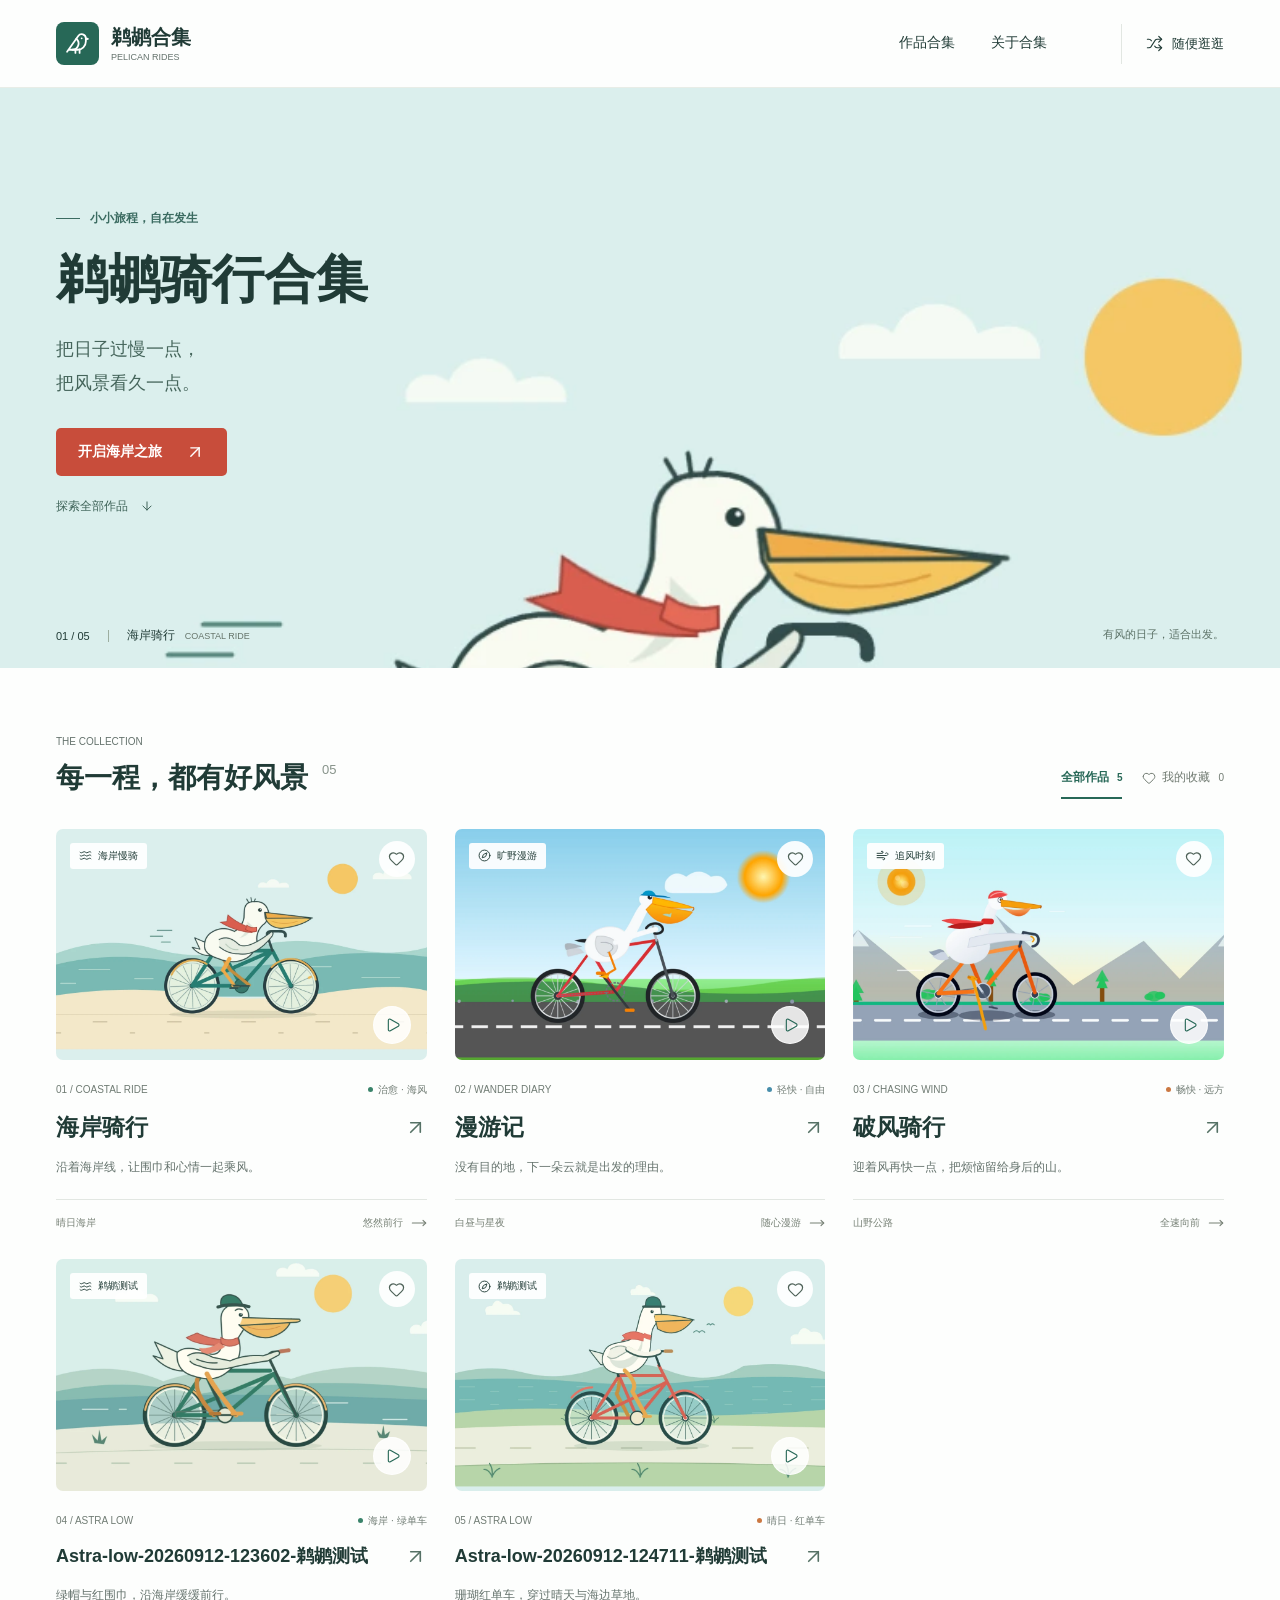
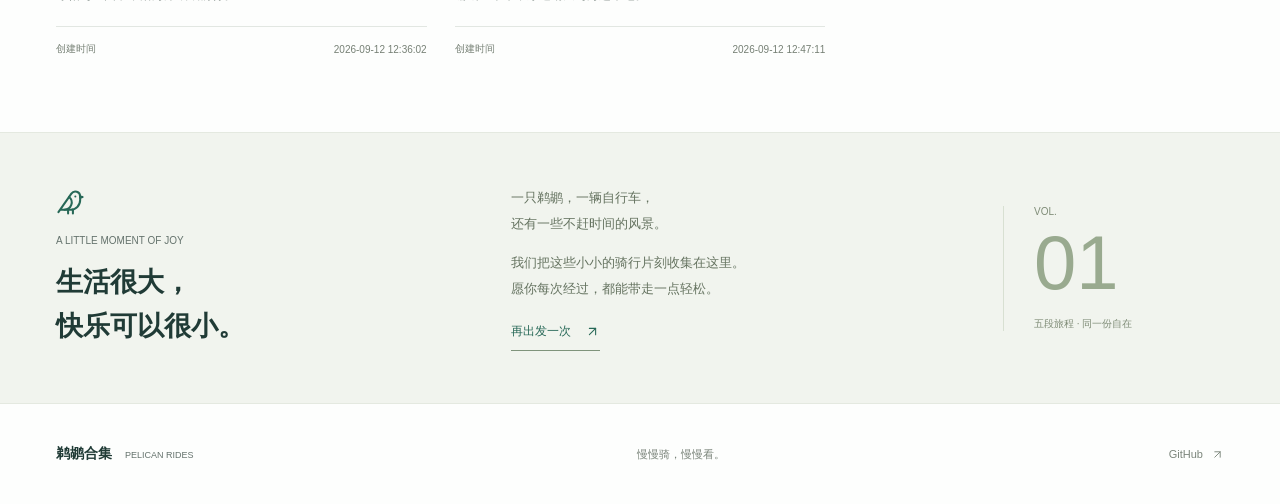
==== index.html @ a6ed9c7b "按创建时间收录两部 Astra-low 鹈鹕测试" ====
<!doctype html>
<html lang="zh-CN">
<head>
  <meta charset="UTF-8">
  <meta name="viewport" content="width=device-width, initial-scale=1">
  <meta name="description" content="五段鹈鹕骑行旅程，收集海岸骑行、漫游记、破风骑行与按时间归档的 Astra-low 鹈鹕测试。收藏你喜欢的风景。">
  <meta name="theme-color" content="#fdfefd">
  <meta property="og:title" content="鹈鹕合集 · Pelican Rides">
  <meta property="og:description" content="海风、旷野与自由。和鹈鹕一起，慢慢骑，慢慢看。">
  <meta property="og:type" content="website">
  <meta property="og:url" content="https://neptune-cross.github.io/pelican-rides/">
  <meta property="og:image" content="https://neptune-cross.github.io/pelican-rides/assets/coast.webp">
  <title>鹈鹕合集 · Pelican Rides</title>
  <link rel="icon" href="./assets/favicon.png" type="image/png">
  <link rel="stylesheet" href="./collection.css?v=20260912-tests">
  <script src="./assets/icons.js" defer></script>
  <script src="./collection.js?v=20260912-tests" defer></script>
</head>
<body>
  <a class="skip-link" href="#collection">跳转到作品合集</a>
  <header class="site-header">
    <div class="shell header-inner">
      <a class="brand" href="./index.html" aria-label="鹈鹕合集首页">
        <span class="brand-mark" data-icon="bird" aria-hidden="true"></span>
        <span class="brand-type">鹈鹕合集<span>PELICAN RIDES</span></span>
      </a>
      <nav class="primary-nav" aria-label="主导航"><a href="#collection">作品合集</a><a href="#about">关于合集</a></nav>
      <a class="random-link" href="./wander.html" data-random title="随机看一部作品" aria-label="随机看一部作品"><span data-icon="shuffle" aria-hidden="true"></span><span>随便逛逛</span></a>
    </div>
  </header>
  <main>
    <section class="hero" aria-labelledby="hero-title">
      <picture class="hero-art">
        <source media="(max-width: 760px)" srcset="./assets/hero-mobile.webp" width="800" height="1080">
        <source media="(max-width: 1100px)" srcset="./assets/hero-tablet.webp" width="1400" height="800">
        <img src="./assets/hero-desktop.webp" width="1800" height="680" alt="系着红围巾的白色鹈鹕，骑着绿色自行车经过晴朗的海岸" fetchpriority="high">
      </picture>
      <div class="shell hero-inner">
        <div class="hero-copy">
          <p class="eyebrow"><span class="short-line"></span>小小旅程，自在发生</p>
          <h1 id="hero-title">鹈鹕骑行合集</h1>
          <p class="hero-description">把日子过慢一点，<br>把风景看久一点。</p>
          <a class="button button-coral" href="./coast.html">开启海岸之旅<span data-icon="arrow-up-right" aria-hidden="true"></span></a>
          <a class="hero-explore" href="#collection">探索全部作品<span data-icon="arrow-down" aria-hidden="true"></span></a>
        </div>
        <div class="hero-caption"><span class="caption-index">01 / 05</span><span>海岸骑行<span class="caption-en">COASTAL RIDE</span></span></div>
        <span class="hero-side-note">有风的日子，适合出发。</span>
      </div>
    </section>
    <section class="collection shell" id="collection" aria-labelledby="collection-title">
      <div class="section-heading">
        <div><p class="eyebrow muted">THE COLLECTION</p><h2 id="collection-title">每一程，都有好风景<span class="work-count">05</span></h2></div>
        <div class="filters" role="group" aria-label="作品筛选" hidden>
          <button type="button" class="filter active" data-filter="all" aria-pressed="true">全部作品 <span>5</span></button>
          <button type="button" class="filter" data-filter="saved" aria-pressed="false"><span data-icon="heart" aria-hidden="true"></span>我的收藏 <span id="saved-count">0</span></button>
        </div>
      </div>
      <div class="works-grid">
        <article class="work" data-work="coast">
          <div class="work-cover">
            <a href="./coast.html" tabindex="-1" aria-hidden="true"><img src="./assets/coast.webp" alt="" width="1200" height="750" loading="lazy"><span class="cover-enter"><span data-icon="play" aria-hidden="true"></span></span></a>
            <span class="work-label"><span data-icon="waves" aria-hidden="true"></span>海岸慢骑</span>
            <button type="button" class="save-button" data-save="coast" aria-label="收藏海岸骑行" aria-pressed="false" title="收藏海岸骑行" hidden><span data-icon="heart" aria-hidden="true"></span></button>
          </div>
          <div class="work-meta"><span>01 / COASTAL RIDE</span><span class="category-dot coast-dot"></span><span>治愈 · 海风</span></div>
          <a class="work-title" href="./coast.html"><h3>海岸骑行</h3><span data-icon="arrow-up-right" aria-hidden="true"></span></a>
          <p class="work-description">沿着海岸线，让围巾和心情一起乘风。</p>
          <div class="work-footer"><span>晴日海岸</span><span>悠然前行<span data-icon="move-right" aria-hidden="true"></span></span></div>
        </article>
        <article class="work" data-work="wander">
          <div class="work-cover">
            <a href="./wander.html" tabindex="-1" aria-hidden="true"><img src="./assets/wander.webp" alt="" width="1200" height="750" loading="lazy"><span class="cover-enter"><span data-icon="play" aria-hidden="true"></span></span></a>
            <span class="work-label"><span data-icon="compass" aria-hidden="true"></span>旷野漫游</span>
            <button type="button" class="save-button" data-save="wander" aria-label="收藏漫游记" aria-pressed="false" title="收藏漫游记" hidden><span data-icon="heart" aria-hidden="true"></span></button>
          </div>
          <div class="work-meta"><span>02 / WANDER DIARY</span><span class="category-dot wander-dot"></span><span>轻快 · 自由</span></div>
          <a class="work-title" href="./wander.html"><h3>漫游记</h3><span data-icon="arrow-up-right" aria-hidden="true"></span></a>
          <p class="work-description">没有目的地，下一朵云就是出发的理由。</p>
          <div class="work-footer"><span>白昼与星夜</span><span>随心漫游<span data-icon="move-right" aria-hidden="true"></span></span></div>
        </article>
        <article class="work" data-work="wind">
          <div class="work-cover">
            <a href="./wind.html" tabindex="-1" aria-hidden="true"><img src="./assets/wind.webp" alt="" width="1200" height="750" loading="lazy"><span class="cover-enter"><span data-icon="play" aria-hidden="true"></span></span></a>
            <span class="work-label"><span data-icon="wind" aria-hidden="true"></span>追风时刻</span>
            <button type="button" class="save-button" data-save="wind" aria-label="收藏破风骑行" aria-pressed="false" title="收藏破风骑行" hidden><span data-icon="heart" aria-hidden="true"></span></button>
          </div>
          <div class="work-meta"><span>03 / CHASING WIND</span><span class="category-dot wind-dot"></span><span>畅快 · 远方</span></div>
          <a class="work-title" href="./wind.html"><h3>破风骑行</h3><span data-icon="arrow-up-right" aria-hidden="true"></span></a>
          <p class="work-description">迎着风再快一点，把烦恼留给身后的山。</p>
          <div class="work-footer"><span>山野公路</span><span>全速向前<span data-icon="move-right" aria-hidden="true"></span></span></div>
        </article>
        <article class="work work-test" data-work="astra-low-20260912-123602">
          <div class="work-cover">
            <a href="./astra-low-20260912-123602.html" tabindex="-1" aria-hidden="true"><img src="./assets/astra-low-20260912-123602.webp" alt="" width="1200" height="750" loading="lazy"><span class="cover-enter"><span data-icon="play" aria-hidden="true"></span></span></a>
            <span class="work-label"><span data-icon="waves" aria-hidden="true"></span>鹈鹕测试</span>
            <button type="button" class="save-button" data-save="astra-low-20260912-123602" aria-label="收藏Astra-low-20260912-123602-鹈鹕测试" aria-pressed="false" title="收藏Astra-low-20260912-123602-鹈鹕测试" hidden><span data-icon="heart" aria-hidden="true"></span></button>
          </div>
          <div class="work-meta"><span>04 / ASTRA LOW</span><span class="category-dot coast-dot"></span><span>海岸 · 绿单车</span></div>
          <a class="work-title" href="./astra-low-20260912-123602.html"><h3>Astra-low-<wbr>20260912-123602-<wbr>鹈鹕测试</h3><span data-icon="arrow-up-right" aria-hidden="true"></span></a>
          <p class="work-description">绿帽与红围巾，沿海岸缓缓前行。</p>
          <div class="work-footer"><span>创建时间</span><time datetime="2026-09-12T12:36:02+08:00">2026-09-12 12:36:02</time></div>
        </article>
        <article class="work work-test" data-work="astra-low-20260912-124711">
          <div class="work-cover">
            <a href="./astra-low-20260912-124711.html" tabindex="-1" aria-hidden="true"><img src="./assets/astra-low-20260912-124711.webp" alt="" width="1200" height="750" loading="lazy"><span class="cover-enter"><span data-icon="play" aria-hidden="true"></span></span></a>
            <span class="work-label"><span data-icon="compass" aria-hidden="true"></span>鹈鹕测试</span>
            <button type="button" class="save-button" data-save="astra-low-20260912-124711" aria-label="收藏Astra-low-20260912-124711-鹈鹕测试" aria-pressed="false" title="收藏Astra-low-20260912-124711-鹈鹕测试" hidden><span data-icon="heart" aria-hidden="true"></span></button>
          </div>
          <div class="work-meta"><span>05 / ASTRA LOW</span><span class="category-dot wind-dot"></span><span>晴日 · 红单车</span></div>
          <a class="work-title" href="./astra-low-20260912-124711.html"><h3>Astra-low-<wbr>20260912-124711-<wbr>鹈鹕测试</h3><span data-icon="arrow-up-right" aria-hidden="true"></span></a>
          <p class="work-description">珊瑚红单车，穿过晴天与海边草地。</p>
          <div class="work-footer"><span>创建时间</span><time datetime="2026-09-12T12:47:11+08:00">2026-09-12 12:47:11</time></div>
        </article>
      </div>
      <div class="empty-state" hidden><span data-icon="heart" aria-hidden="true"></span><h3>还没有收藏的旅程</h3><button class="text-button" type="button" data-show-all>看看全部作品<span data-icon="arrow-right" aria-hidden="true"></span></button></div>
    </section>
    <section class="about" id="about" aria-labelledby="about-title">
      <div class="shell about-inner">
        <div class="about-heading"><span data-icon="bird" aria-hidden="true"></span><p class="eyebrow muted">A LITTLE MOMENT OF JOY</p><h2 id="about-title">生活很大，<br>快乐可以很小。</h2></div>
        <div class="about-copy"><p>一只鹈鹕，一辆自行车，<br>还有一些不赶时间的风景。</p><p>我们把这些小小的骑行片刻收集在这里。<br>愿你每次经过，都能带走一点轻松。</p><a href="./wander.html" data-random class="text-button">再出发一次<span data-icon="arrow-up-right" aria-hidden="true"></span></a></div>
        <span class="about-edition">VOL.<strong>01</strong>五段旅程 · 同一份自在</span>
      </div>
    </section>
  </main>
  <footer class="site-footer shell"><a class="footer-brand" href="./index.html">鹈鹕合集<span>PELICAN RIDES</span></a><p>慢慢骑，慢慢看。</p><a href="https://github.com/Neptune-Cross/pelican-rides" target="_blank" rel="noopener noreferrer" class="source-link">GitHub<span data-icon="arrow-up-right" aria-hidden="true"></span></a></footer>
  <p class="toast" role="status" aria-live="polite" aria-atomic="true"></p>
</body>
</html>
---- collection.css ----
:root { color-scheme: light; --ink: #203b36; --muted: #65736d; --paper: #fdfefd; --line: #e2e7e2; --green: #276857; --coral: #c84d3b; }
* { box-sizing: border-box; letter-spacing: 0; }
html { scroll-behavior: smooth; scroll-padding-top: 32px; }
body { margin: 0; background: var(--paper); color: var(--ink); font-family: "Segoe UI", "PingFang SC", "Microsoft YaHei", sans-serif; font-size: 15px; -webkit-font-smoothing: antialiased; }
a { color: inherit; text-decoration: none; }
button, input { font: inherit; }
button, a { -webkit-tap-highlight-color: transparent; touch-action: manipulation; }
button { cursor: pointer; }
button:disabled { cursor: default; }
img { display: block; max-width: 100%; }
h1, h2, h3, p { margin: 0; }
[hidden] { display: none !important; }
:focus-visible { outline: 3px solid var(--coral); outline-offset: 5px; }
::selection { background: #cce7dd; color: #203b36; }
.shell { width: min(1248px, calc(100% - 112px)); margin-inline: auto; }
[data-icon] { display: inline-flex; flex: 0 0 auto; align-items: center; justify-content: center; width: 20px; height: 20px; }
[data-icon] svg { display: block; width: 100%; height: 100%; }
.skip-link { position: fixed; left: 20px; top: -80px; z-index: 20; background: white; padding: 14px; }
.skip-link:focus { top: 10px; }
.site-header { height: 88px; background: var(--paper); border-bottom: 1px solid #e8ede7; }
.header-inner { height: 100%; display: flex; align-items: center; justify-content: space-between; gap: 28px; }
.brand { display: inline-flex; align-items: center; gap: 12px; flex-shrink: 0; }
.brand-mark { width: 43px; height: 43px; padding: 9px; border-radius: 8px; background: var(--green); color: white; }
.brand-type { font-size: 20px; font-weight: 700; line-height: 1.4; }
.brand-type > span { display: block; font-size: 9px; font-weight: 500; color: var(--muted); }
.primary-nav { display: flex; align-items: center; gap: 36px; margin-left: auto; margin-right: 46px; font-size: 14px; }
.primary-nav a { padding: 12px 0; border-bottom: 1px solid transparent; }
.primary-nav a:hover { color: var(--green); border-color: var(--green); }
.random-link { display: inline-flex; align-items: center; gap: 9px; font-size: 13px; padding: 11px 0 11px 24px; border-left: 1px solid var(--line); }
.random-link:hover { color: var(--coral); }
.random-link [data-icon] { width: 17px; height: 17px; }
.hero { position: relative; isolation: isolate; overflow: hidden; height: min(580px, calc(100svh - 220px)); min-height: 430px; background: #d9efed; }
.hero-art { position: absolute; inset: 0; z-index: -1; }
.hero-art img { width: 100%; height: 100%; object-fit: cover; }
.hero-inner { position: relative; height: 100%; display: flex; align-items: center; }
.hero-copy { padding-bottom: 28px; }
.eyebrow { display: flex; align-items: center; gap: 10px; font-size: 11px; font-weight: 600; line-height: 1.5; }
.hero .eyebrow { font-size: 12px; color: #3b6b61; }
.short-line { width: 24px; height: 1px; background: currentColor; }
h1 { font-size: 52px; font-weight: 700; line-height: 1.3; margin-top: 19px; }
.hero-description { font-size: 18px; line-height: 1.9; color: #45655b; margin-top: 18px; }
.button { display: inline-flex; align-items: center; justify-content: center; gap: 23px; min-height: 48px; padding: 0 22px; border-radius: 5px; font-size: 14px; font-weight: 600; transition: background .18s; }
.button-coral { margin-top: 28px; color: white; background: var(--coral); }
.button-coral:hover { background: #a63d2e; }
.hero-explore { margin-top: 18px; display: flex; align-items: center; gap: 12px; width: fit-content; font-size: 12px; color: #3e6358; padding: 4px 0; }
.hero-explore [data-icon] { width: 14px; height: 14px; }
.hero-explore:hover { color: var(--coral); }
.hero-caption { position: absolute; bottom: 24px; left: 0; display: flex; align-items: center; gap: 18px; font-size: 12px; }
.caption-index { padding-right: 18px; border-right: 1px solid #9daea0; font-size: 11px; font-variant-numeric: tabular-nums; }
.caption-en { margin-left: 10px; font-size: 9px; color: #65746a; }
.hero-side-note { position: absolute; right: 0; bottom: 26px; font-size: 11px; color: #5a7065; }
.collection { padding-block: 66px 76px; }
.section-heading { display: flex; align-items: flex-end; justify-content: space-between; gap: 26px; margin-bottom: 30px; }
.muted { color: var(--muted); font-size: 10px; font-weight: 500; }
h2 { font-size: 28px; line-height: 1.45; font-weight: 650; }
.section-heading h2 { display: flex; align-items: center; gap: 14px; margin-top: 9px; }
.work-count { font: 13px "Segoe UI", sans-serif; color: #87938a; align-self: flex-start; padding-top: 4px; }
.filters { display: flex; align-items: center; gap: 20px; flex-shrink: 0; }
.filter { display: flex; align-items: center; gap: 6px; min-height: 40px; background: none; border: 0; border-bottom: 2px solid transparent; padding: 7px 0; color: #727c73; font-size: 12px; }
.filter > span:not([data-icon]) { font-size: 10px; margin-left: 2px; }
.filter [data-icon] { width: 14px; height: 14px; }
.filter.active { border-color: var(--green); color: var(--green); font-weight: 600; }
.works-grid { display: grid; grid-template-columns: repeat(3, minmax(0, 1fr)); gap: 28px; }
.work { min-width: 0; }
.work-cover { position: relative; aspect-ratio: 8 / 5; border-radius: 7px; overflow: hidden; background: #d9efed; }
.work-cover > a, .work-cover img { width: 100%; height: 100%; display: block; }
.work-cover img { object-fit: cover; transition: transform .5s ease; }
.work-cover > a:hover img { transform: scale(1.04); }
.work-label { position: absolute; top: 14px; left: 14px; display: inline-flex; align-items: center; gap: 6px; padding: 6px 9px; border-radius: 3px; background: #ffffffed; font-size: 10px; pointer-events: none; }
.work-label [data-icon] { width: 13px; height: 13px; }
.save-button { position: absolute; top: 12px; right: 12px; display: grid; place-items: center; width: 36px; height: 36px; border: 0; border-radius: 50%; background: #ffffffed; color: #4e6258; }
.save-button [data-icon] { width: 17px; height: 17px; }
.save-button:hover, .save-button[aria-pressed="true"] { color: var(--coral); background: white; }
.save-button[aria-pressed="true"] svg { fill: #f9ddd4; }
.cover-enter { position: absolute; right: 16px; bottom: 16px; display: grid; place-items: center; width: 38px; height: 38px; border: 1px solid #ffffffce; border-radius: 50%; background: #ffffffd9; color: var(--green); }
.cover-enter [data-icon] { width: 16px; height: 16px; margin-left: 2px; }
.work-meta { display: flex; align-items: center; gap: 5px; margin: 22px 0 11px; font-size: 10px; line-height: 1.5; color: #707c74; white-space: nowrap; }
.work-meta > span:first-child { margin-right: auto; }
.category-dot { width: 5px; height: 5px; border-radius: 50%; flex-shrink: 0; }
.coast-dot { background: #39836a; }
.wander-dot { background: #478eab; }
.wind-dot { background: #cb7842; }
.work-title { display: flex; align-items: center; justify-content: space-between; padding-block: 3px; }
h3 { font-size: 23px; font-weight: 650; line-height: 1.4; }
.work-title > [data-icon] { width: 23px; height: 23px; color: #557165; transition: transform .2s; }
.work-title:hover { color: var(--coral); }
.work-title:hover > [data-icon] { transform: translate(2px, -2px); color: inherit; }
.work-test .work-title { align-items: flex-start; gap: 12px; }
.work-test .work-title h3 { min-width: 0; font-size: 18px; line-height: 1.6; overflow-wrap: anywhere; }
.work-test .work-title > [data-icon] { margin-top: 3px; }
.work-test time { font-variant-numeric: tabular-nums; white-space: nowrap; }
.work-description { color: var(--muted); font-size: 12px; line-height: 1.9; margin-top: 10px; }
.work-footer { display: flex; align-items: center; justify-content: space-between; gap: 12px; border-top: 1px solid var(--line); margin-top: 20px; padding-top: 15px; color: #768075; font-size: 10px; }
.work-footer > span:last-child { display: flex; align-items: center; gap: 8px; }
.work-footer [data-icon] { width: 16px; height: 16px; }
.empty-state { text-align: center; padding: 70px 20px; color: var(--muted); }
.empty-state > [data-icon] { width: 30px; height: 30px; margin-bottom: 18px; }
.empty-state h3 { font-size: 18px; }
.empty-state .text-button { margin-top: 22px; }
.about { background: #f1f4ee; border-block: 1px solid #e4e9e0; }
.about-inner { display: grid; grid-template-columns: 1.1fr 1.2fr .6fr; align-items: center; gap: 50px; padding-block: 52px; }
.about-heading > [data-icon] { width: 29px; height: 29px; color: var(--green); margin-bottom: 16px; }
.about-heading h2 { margin-top: 12px; font-size: 27px; line-height: 1.65; }
.about-copy { font-size: 13px; line-height: 1.95; color: #657360; }
.about-copy p + p { margin-top: 14px; }
.text-button { border: 0; background: transparent; color: var(--green); display: inline-flex; align-items: center; gap: 14px; font-size: 12px; padding: 0 0 7px; border-bottom: 1px solid #80947c; }
.text-button:hover { color: var(--coral); border-color: var(--coral); }
.text-button [data-icon] { width: 15px; height: 15px; }
.about-copy .text-button { margin-top: 19px; }
.about-edition { padding-left: 30px; border-left: 1px solid #d8e0d2; color: #7f8c77; font-size: 10px; }
.about-edition strong { display: block; font-size: 76px; line-height: 1.2; font-weight: 300; color: #99aa8f; margin-bottom: 9px; }
.site-footer { display: flex; align-items: center; justify-content: space-between; gap: 24px; min-height: 100px; font-size: 11px; color: #7b857b; }
.footer-brand { color: var(--ink); font-size: 14px; font-weight: 600; }
.footer-brand span { margin-left: 13px; font-size: 9px; font-weight: 400; color: var(--muted); }
.source-link { display: flex; align-items: center; gap: 8px; }
.source-link:hover { color: var(--green); }
.source-link [data-icon] { width: 13px; height: 13px; }
.toast { position: fixed; left: 50%; bottom: 24px; transform: translate(-50%, 15px); z-index: 30; max-width: calc(100% - 32px); width: max-content; padding: 12px 20px; border-radius: 5px; background: var(--ink); color: white; font-size: 13px; opacity: 0; pointer-events: none; transition: opacity .2s, transform .2s; box-shadow: 0 5px 18px #203b361a; }
.toast.visible { opacity: 1; transform: translate(-50%, 0); }
@media (min-width: 1700px) { .hero-art img { object-position: center 60%; } }
@media (max-width: 1100px) {
  .shell { width: calc(100% - 64px); }
  .primary-nav { margin-right: 14px; }
  h1 { font-size: 42px; }
  .hero-description { font-size: 16px; }
  .hero { height: 450px; min-height: 420px; }
  .hero-art img { object-position: center; }
  .works-grid { gap: 20px; }
  .work-meta { flex-wrap: wrap; white-space: normal; }
  .work-meta > span:first-child { width: 100%; margin-bottom: 3px; }
  .about-inner { gap: 28px; }
  .about-edition { padding-left: 20px; }
}
@media (max-width: 760px) {
  .shell { width: calc(100% - 40px); }
  .site-header { height: 72px; }
  .header-inner { gap: 14px; }
  .brand { gap: 9px; }
  .brand-mark { width: 36px; height: 36px; padding: 7px; }
  .brand-type { font-size: 17px; }
  .brand-type > span { font-size: 8px; }
  .primary-nav { gap: 16px; font-size: 12px; margin: 0 0 0 auto; }
  .primary-nav a:last-child { display: none; }
  .random-link { padding: 9px 0 9px 13px; }
  .random-link > span:last-child { display: none; }
  .random-link [data-icon] { width: 18px; height: 18px; }
  .hero { height: min(640px, calc(100svh - 132px)); min-height: 430px; }
  .hero-art img { object-position: center 66%; }
  .hero-inner { align-items: flex-start; }
  .hero-copy { padding-top: 33px; padding-bottom: 0; }
  .hero .eyebrow { font-size: 10px; }
  h1 { font-size: 36px; margin-top: 13px; }
  .hero-description { font-size: 14px; margin-top: 13px; line-height: 1.85; }
  .button { min-height: 44px; font-size: 12px; gap: 18px; padding-inline: 16px; }
  .button-coral { margin-top: 20px; }
  .hero-explore { display: none; }
  .hero-caption { bottom: 18px; font-size: 10px; gap: 12px; }
  .caption-index { font-size: 9px; padding-right: 12px; }
  .caption-en { font-size: 8px; margin-left: 8px; }
  .hero-side-note { display: none; }
  .collection { padding-block: 36px 46px; }
  .section-heading { display: block; margin-bottom: 23px; }
  h2 { font-size: 23px; }
  .section-heading h2 { margin-top: 7px; gap: 10px; }
  .work-count { font-size: 11px; }
  .filters { width: fit-content; margin-top: 19px; gap: 23px; }
  .filter { min-height: 37px; }
  .works-grid { grid-template-columns: 1fr; gap: 35px; }
  .work-meta { flex-wrap: nowrap; margin-top: 18px; }
  .work-meta > span:first-child { width: auto; margin-bottom: 0; }
  .work-title h3 { font-size: 22px; }
  .work-description { font-size: 13px; }
  .work-footer { margin-top: 16px; padding-top: 13px; }
  .about-inner { grid-template-columns: 1fr; gap: 23px; padding-block: 37px; }
  .about-heading h2 { font-size: 26px; }
  .about-heading > [data-icon] { margin-bottom: 10px; }
  .about-copy { font-size: 13px; }
  .about-edition { display: none; }
  .site-footer { flex-wrap: wrap; gap: 16px; padding-block: 26px; }
  .footer-brand { font-size: 13px; }
  .footer-brand span { font-size: 8px; margin-left: 8px; }
  .site-footer > p { order: 3; width: 100%; font-size: 10px; }
}
@media (min-width: 540px) and (max-width: 760px) {
  .works-grid { grid-template-columns: repeat(2, minmax(0, 1fr)); }
  .work-meta { flex-wrap: wrap; }
  .work-meta > span:first-child { width: 100%; }
}
@media (max-width: 360px) {
  .shell { width: calc(100% - 32px); }
  h1 { font-size: 32px; }
  .primary-nav { font-size: 11px; }
  .header-inner { gap: 10px; }
  .hero-copy { padding-top: 28px; }
  .work-meta { font-size: 9px; }
}
@media (min-width: 761px) and (max-height: 650px) {
  .hero { height: calc(100svh - 148px); min-height: 290px; }
  .hero-copy { padding-bottom: 22px; }
  .hero h1 { font-size: 36px; margin-top: 12px; }
  .hero-description { font-size: 14px; margin-top: 10px; }
  .button-coral { margin-top: 15px; }
  .hero-explore { display: none; }
  .hero-caption, .hero-side-note { bottom: 14px; }
  .collection { padding-top: 32px; }
}
@media (prefers-reduced-motion: reduce) {
  html { scroll-behavior: auto; }
  *, *::before, *::after { transition: none !important; }
}
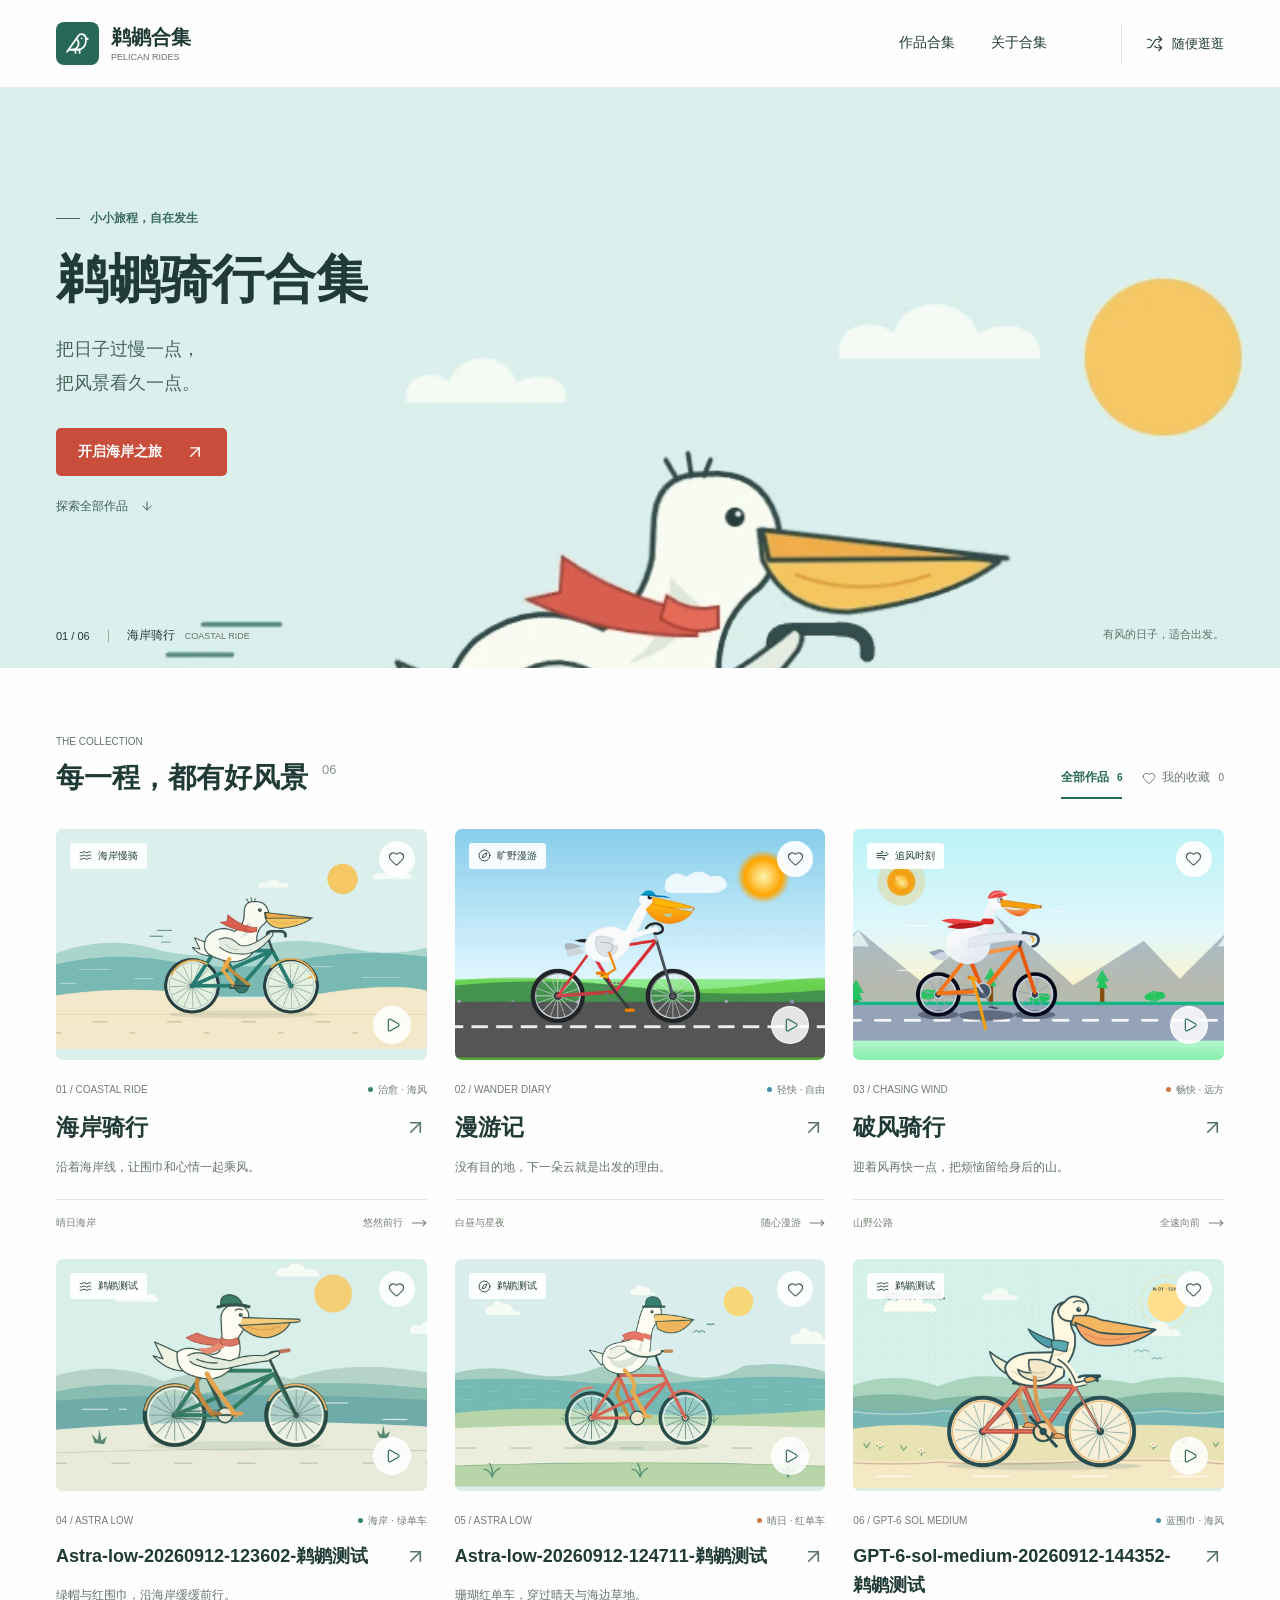
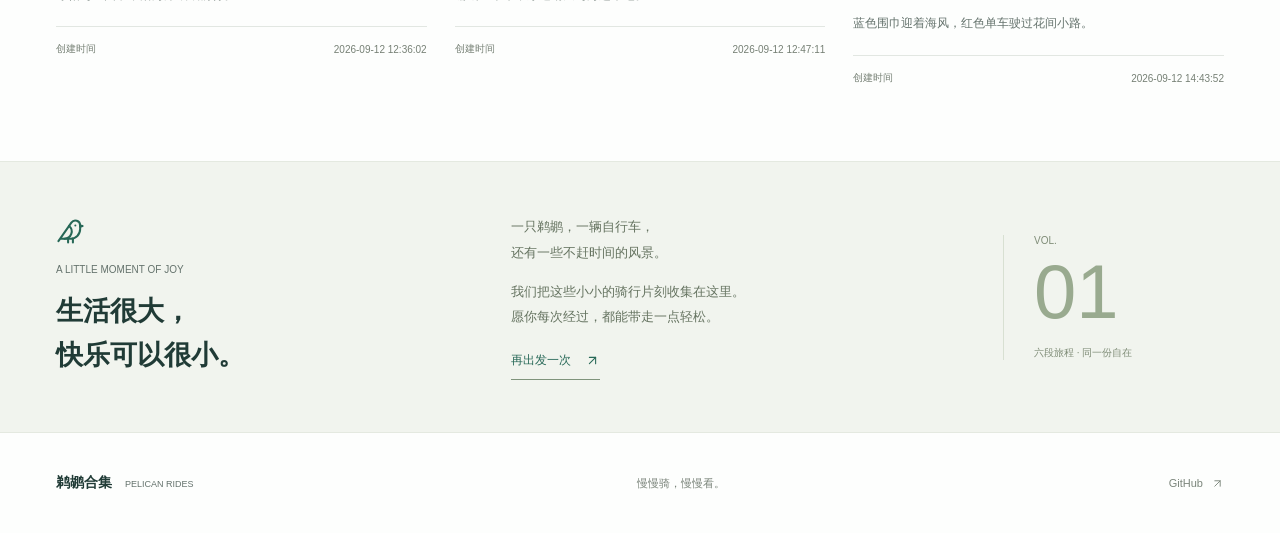
==== commit 248b20aa: "按创建时间收录 GPT-6-sol-medium 鹈鹕测试" ====
--- a/index.html
+++ b/index.html
@@ -3,7 +3,7 @@
 <head>
   <meta charset="UTF-8">
   <meta name="viewport" content="width=device-width, initial-scale=1">
-  <meta name="description" content="五段鹈鹕骑行旅程，收集海岸骑行、漫游记、破风骑行与按时间归档的 Astra-low 鹈鹕测试。收藏你喜欢的风景。">
+  <meta name="description" content="六段鹈鹕骑行旅程，收集海岸骑行、漫游记、破风骑行与按时间归档的 Astra-low、GPT-6-sol-medium 鹈鹕测试。收藏你喜欢的风景。">
   <meta name="theme-color" content="#fdfefd">
   <meta property="og:title" content="鹈鹕合集 · Pelican Rides">
   <meta property="og:description" content="海风、旷野与自由。和鹈鹕一起，慢慢骑，慢慢看。">
@@ -12,7 +12,7 @@
   <meta property="og:image" content="https://neptune-cross.github.io/pelican-rides/assets/coast.webp">
   <title>鹈鹕合集 · Pelican Rides</title>
   <link rel="icon" href="./assets/favicon.png" type="image/png">
-  <link rel="stylesheet" href="./collection.css?v=20260912-tests">
+  <link rel="stylesheet" href="./collection.css?v=20260912-sol">
   <script src="./assets/icons.js" defer></script>
   <script src="./collection.js?v=20260912-tests" defer></script>
 </head>
@@ -43,15 +43,15 @@
           <a class="button button-coral" href="./coast.html">开启海岸之旅<span data-icon="arrow-up-right" aria-hidden="true"></span></a>
           <a class="hero-explore" href="#collection">探索全部作品<span data-icon="arrow-down" aria-hidden="true"></span></a>
         </div>
-        <div class="hero-caption"><span class="caption-index">01 / 05</span><span>海岸骑行<span class="caption-en">COASTAL RIDE</span></span></div>
+        <div class="hero-caption"><span class="caption-index">01 / 06</span><span>海岸骑行<span class="caption-en">COASTAL RIDE</span></span></div>
         <span class="hero-side-note">有风的日子，适合出发。</span>
       </div>
     </section>
     <section class="collection shell" id="collection" aria-labelledby="collection-title">
       <div class="section-heading">
-        <div><p class="eyebrow muted">THE COLLECTION</p><h2 id="collection-title">每一程，都有好风景<span class="work-count">05</span></h2></div>
+        <div><p class="eyebrow muted">THE COLLECTION</p><h2 id="collection-title">每一程，都有好风景<span class="work-count">06</span></h2></div>
         <div class="filters" role="group" aria-label="作品筛选" hidden>
-          <button type="button" class="filter active" data-filter="all" aria-pressed="true">全部作品 <span>5</span></button>
+          <button type="button" class="filter active" data-filter="all" aria-pressed="true">全部作品 <span>6</span></button>
           <button type="button" class="filter" data-filter="saved" aria-pressed="false"><span data-icon="heart" aria-hidden="true"></span>我的收藏 <span id="saved-count">0</span></button>
         </div>
       </div>
@@ -111,6 +111,17 @@
           <p class="work-description">珊瑚红单车，穿过晴天与海边草地。</p>
           <div class="work-footer"><span>创建时间</span><time datetime="2026-09-12T12:47:11+08:00">2026-09-12 12:47:11</time></div>
         </article>
+        <article class="work work-test" data-work="gpt-6-sol-medium-20260912-144352">
+          <div class="work-cover">
+            <a href="./gpt-6-sol-medium-20260912-144352.html" tabindex="-1" aria-hidden="true"><img src="./assets/gpt-6-sol-medium-20260912-144352.webp" alt="" width="1200" height="750" loading="lazy"><span class="cover-enter"><span data-icon="play" aria-hidden="true"></span></span></a>
+            <span class="work-label"><span data-icon="waves" aria-hidden="true"></span>鹈鹕测试</span>
+            <button type="button" class="save-button" data-save="gpt-6-sol-medium-20260912-144352" aria-label="收藏GPT-6-sol-medium-20260912-144352-鹈鹕测试" aria-pressed="false" title="收藏GPT-6-sol-medium-20260912-144352-鹈鹕测试" hidden><span data-icon="heart" aria-hidden="true"></span></button>
+          </div>
+          <div class="work-meta"><span>06 / GPT-6 SOL MEDIUM</span><span class="category-dot wander-dot"></span><span>蓝围巾 · 海风</span></div>
+          <a class="work-title" href="./gpt-6-sol-medium-20260912-144352.html"><h3>GPT-6-sol-medium-<wbr>20260912-144352-<wbr><span class="work-name-suffix">鹈鹕测试</span></h3><span data-icon="arrow-up-right" aria-hidden="true"></span></a>
+          <p class="work-description">蓝色围巾迎着海风，红色单车驶过花间小路。</p>
+          <div class="work-footer"><span>创建时间</span><time datetime="2026-09-12T14:43:52+08:00">2026-09-12 14:43:52</time></div>
+        </article>
       </div>
       <div class="empty-state" hidden><span data-icon="heart" aria-hidden="true"></span><h3>还没有收藏的旅程</h3><button class="text-button" type="button" data-show-all>看看全部作品<span data-icon="arrow-right" aria-hidden="true"></span></button></div>
     </section>
@@ -118,7 +129,7 @@
       <div class="shell about-inner">
         <div class="about-heading"><span data-icon="bird" aria-hidden="true"></span><p class="eyebrow muted">A LITTLE MOMENT OF JOY</p><h2 id="about-title">生活很大，<br>快乐可以很小。</h2></div>
         <div class="about-copy"><p>一只鹈鹕，一辆自行车，<br>还有一些不赶时间的风景。</p><p>我们把这些小小的骑行片刻收集在这里。<br>愿你每次经过，都能带走一点轻松。</p><a href="./wander.html" data-random class="text-button">再出发一次<span data-icon="arrow-up-right" aria-hidden="true"></span></a></div>
-        <span class="about-edition">VOL.<strong>01</strong>五段旅程 · 同一份自在</span>
+        <span class="about-edition">VOL.<strong>01</strong>六段旅程 · 同一份自在</span>
       </div>
     </section>
   </main>
--- a/collection.css
+++ b/collection.css
@@ -87,6 +87,7 @@
 .work-title:hover > [data-icon] { transform: translate(2px, -2px); color: inherit; }
 .work-test .work-title { align-items: flex-start; gap: 12px; }
 .work-test .work-title h3 { min-width: 0; font-size: 18px; line-height: 1.6; overflow-wrap: anywhere; }
+.work-name-suffix { white-space: nowrap; }
 .work-test .work-title > [data-icon] { margin-top: 3px; }
 .work-test time { font-variant-numeric: tabular-nums; white-space: nowrap; }
 .work-description { color: var(--muted); font-size: 12px; line-height: 1.9; margin-top: 10px; }
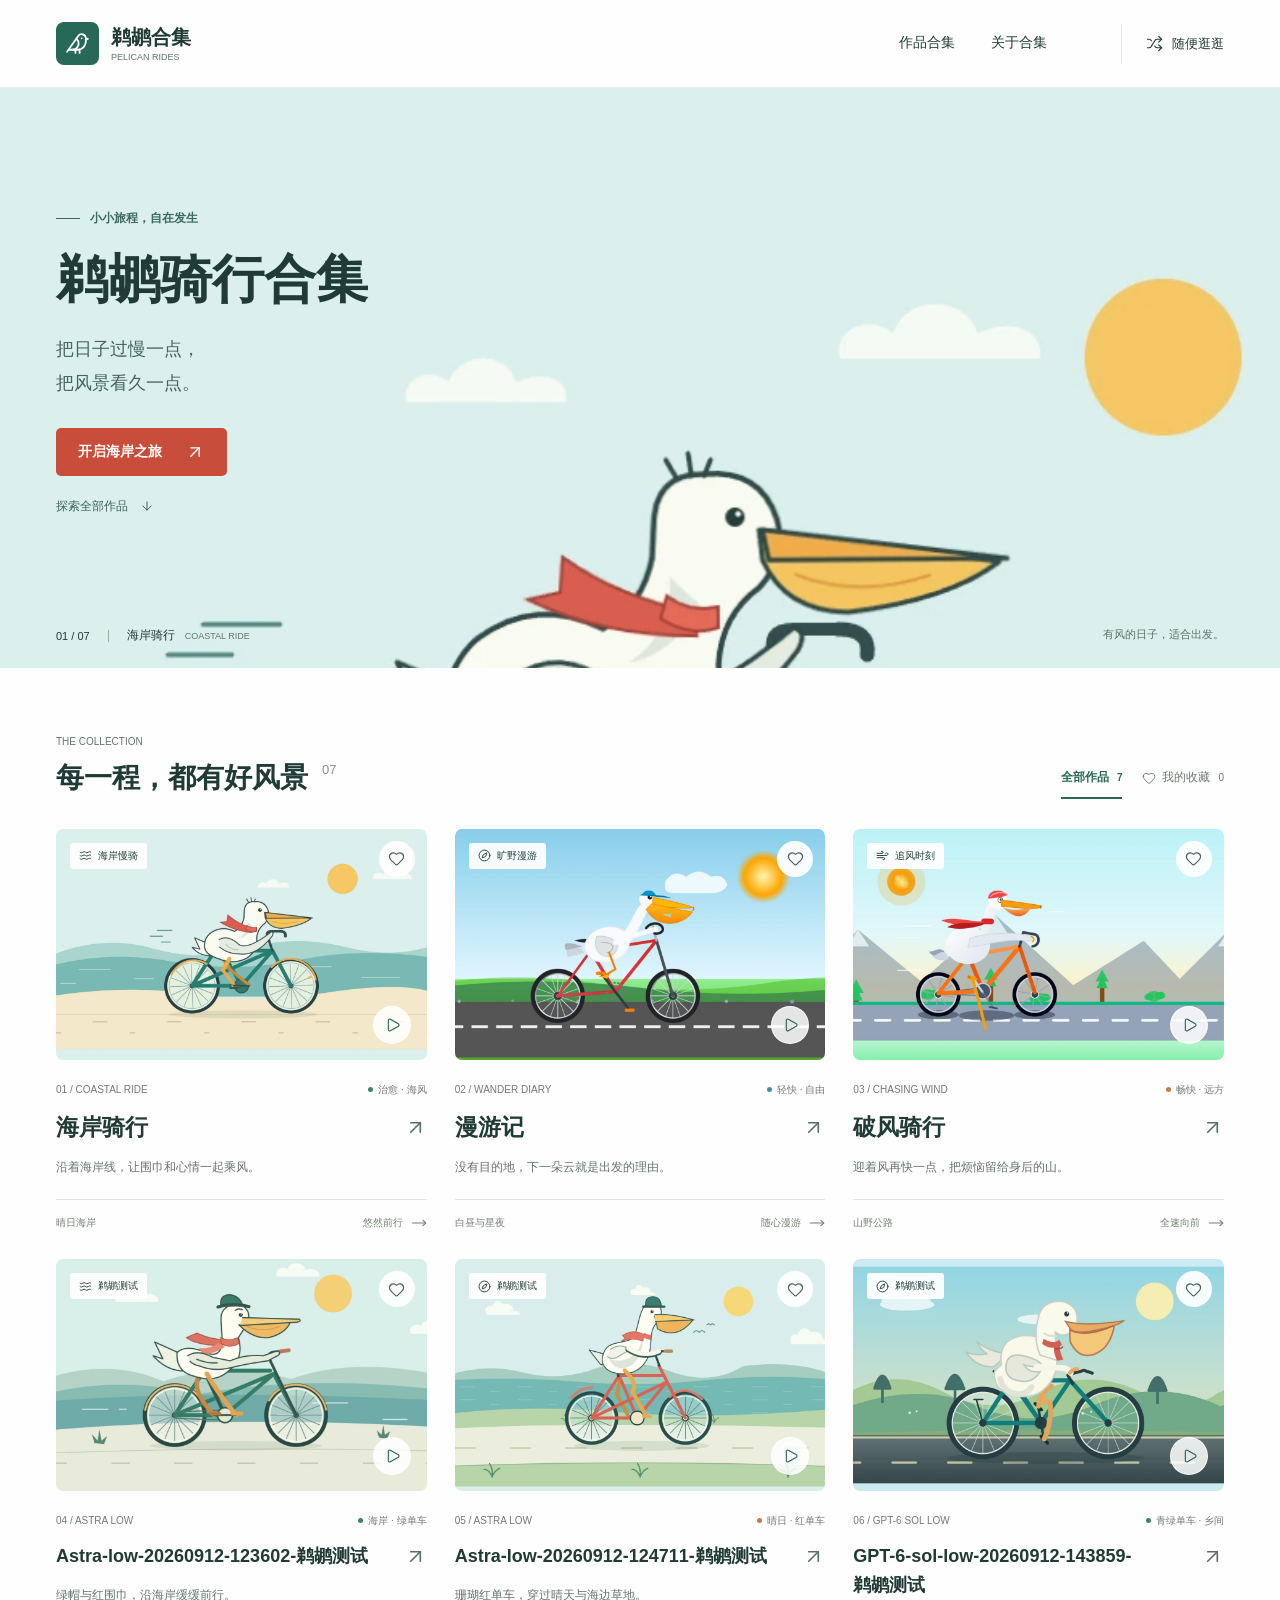
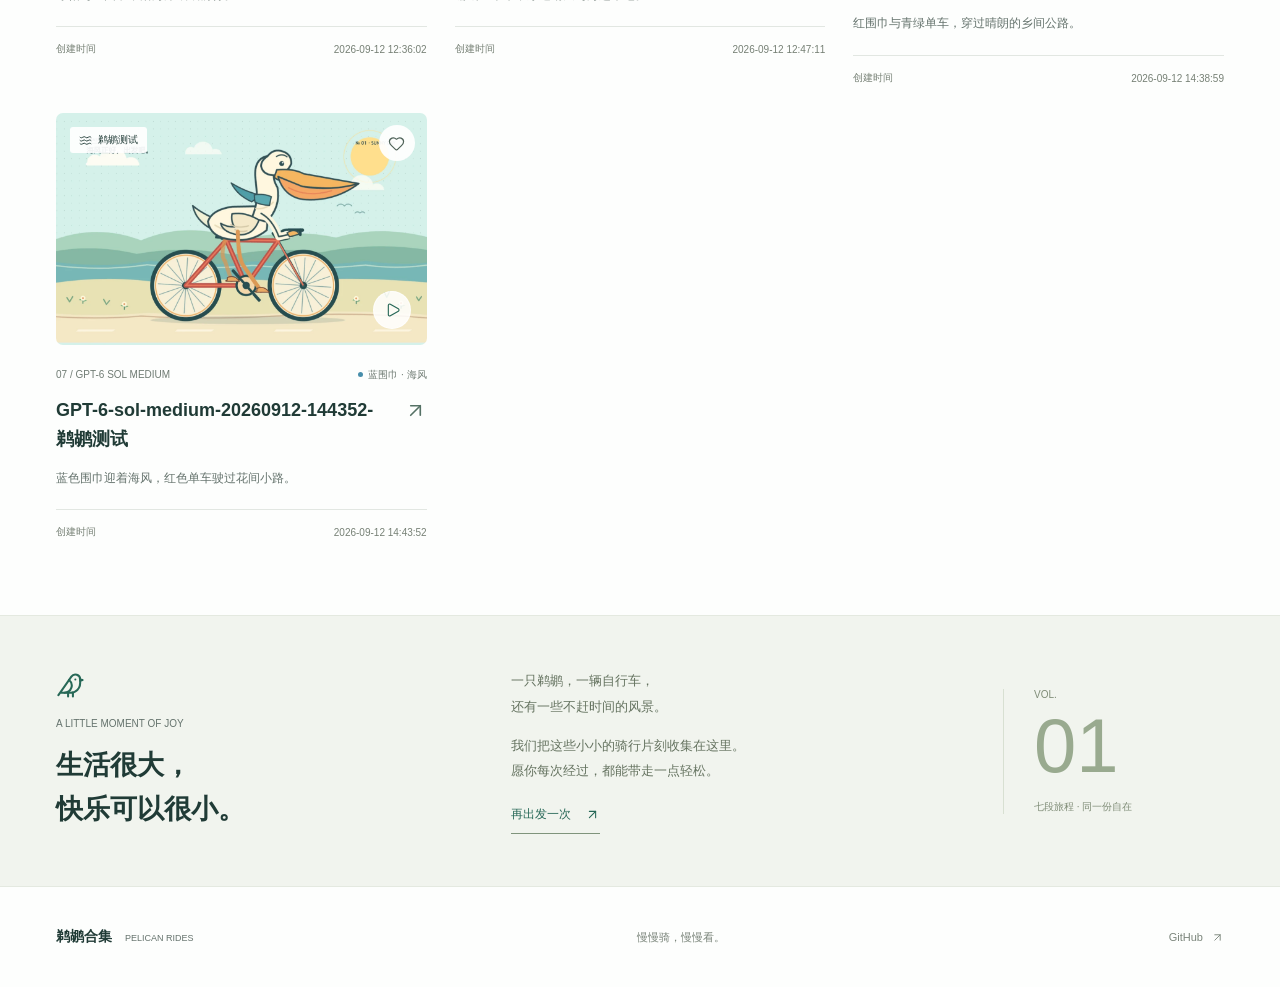
==== commit 31ca4c5c: "按创建时间收录 GPT-6-sol-low 鹈鹕测试" ====
--- a/index.html
+++ b/index.html
@@ -3,7 +3,7 @@
 <head>
   <meta charset="UTF-8">
   <meta name="viewport" content="width=device-width, initial-scale=1">
-  <meta name="description" content="六段鹈鹕骑行旅程，收集海岸骑行、漫游记、破风骑行与按时间归档的 Astra-low、GPT-6-sol-medium 鹈鹕测试。收藏你喜欢的风景。">
+  <meta name="description" content="七段鹈鹕骑行旅程，收集海岸骑行、漫游记、破风骑行与按时间归档的 Astra-low、GPT-6-sol-low、GPT-6-sol-medium 鹈鹕测试。收藏你喜欢的风景。">
   <meta name="theme-color" content="#fdfefd">
   <meta property="og:title" content="鹈鹕合集 · Pelican Rides">
   <meta property="og:description" content="海风、旷野与自由。和鹈鹕一起，慢慢骑，慢慢看。">
@@ -43,15 +43,15 @@
           <a class="button button-coral" href="./coast.html">开启海岸之旅<span data-icon="arrow-up-right" aria-hidden="true"></span></a>
           <a class="hero-explore" href="#collection">探索全部作品<span data-icon="arrow-down" aria-hidden="true"></span></a>
         </div>
-        <div class="hero-caption"><span class="caption-index">01 / 06</span><span>海岸骑行<span class="caption-en">COASTAL RIDE</span></span></div>
+        <div class="hero-caption"><span class="caption-index">01 / 07</span><span>海岸骑行<span class="caption-en">COASTAL RIDE</span></span></div>
         <span class="hero-side-note">有风的日子，适合出发。</span>
       </div>
     </section>
     <section class="collection shell" id="collection" aria-labelledby="collection-title">
       <div class="section-heading">
-        <div><p class="eyebrow muted">THE COLLECTION</p><h2 id="collection-title">每一程，都有好风景<span class="work-count">06</span></h2></div>
+        <div><p class="eyebrow muted">THE COLLECTION</p><h2 id="collection-title">每一程，都有好风景<span class="work-count">07</span></h2></div>
         <div class="filters" role="group" aria-label="作品筛选" hidden>
-          <button type="button" class="filter active" data-filter="all" aria-pressed="true">全部作品 <span>6</span></button>
+          <button type="button" class="filter active" data-filter="all" aria-pressed="true">全部作品 <span>7</span></button>
           <button type="button" class="filter" data-filter="saved" aria-pressed="false"><span data-icon="heart" aria-hidden="true"></span>我的收藏 <span id="saved-count">0</span></button>
         </div>
       </div>
@@ -111,13 +111,24 @@
           <p class="work-description">珊瑚红单车，穿过晴天与海边草地。</p>
           <div class="work-footer"><span>创建时间</span><time datetime="2026-09-12T12:47:11+08:00">2026-09-12 12:47:11</time></div>
         </article>
+        <article class="work work-test" data-work="gpt-6-sol-low-20260912-143859">
+          <div class="work-cover">
+            <a href="./gpt-6-sol-low-20260912-143859.html" tabindex="-1" aria-hidden="true"><img src="./assets/gpt-6-sol-low-20260912-143859.webp" alt="" width="1200" height="750" loading="lazy"><span class="cover-enter"><span data-icon="play" aria-hidden="true"></span></span></a>
+            <span class="work-label"><span data-icon="compass" aria-hidden="true"></span>鹈鹕测试</span>
+            <button type="button" class="save-button" data-save="gpt-6-sol-low-20260912-143859" aria-label="收藏GPT-6-sol-low-20260912-143859-鹈鹕测试" aria-pressed="false" title="收藏GPT-6-sol-low-20260912-143859-鹈鹕测试" hidden><span data-icon="heart" aria-hidden="true"></span></button>
+          </div>
+          <div class="work-meta"><span>06 / GPT-6 SOL LOW</span><span class="category-dot coast-dot"></span><span>青绿单车 · 乡间</span></div>
+          <a class="work-title" href="./gpt-6-sol-low-20260912-143859.html"><h3>GPT-6-sol-low-<wbr>20260912-143859-<wbr><span class="work-name-suffix">鹈鹕测试</span></h3><span data-icon="arrow-up-right" aria-hidden="true"></span></a>
+          <p class="work-description">红围巾与青绿单车，穿过晴朗的乡间公路。</p>
+          <div class="work-footer"><span>创建时间</span><time datetime="2026-09-12T14:38:59+08:00">2026-09-12 14:38:59</time></div>
+        </article>
         <article class="work work-test" data-work="gpt-6-sol-medium-20260912-144352">
           <div class="work-cover">
             <a href="./gpt-6-sol-medium-20260912-144352.html" tabindex="-1" aria-hidden="true"><img src="./assets/gpt-6-sol-medium-20260912-144352.webp" alt="" width="1200" height="750" loading="lazy"><span class="cover-enter"><span data-icon="play" aria-hidden="true"></span></span></a>
             <span class="work-label"><span data-icon="waves" aria-hidden="true"></span>鹈鹕测试</span>
             <button type="button" class="save-button" data-save="gpt-6-sol-medium-20260912-144352" aria-label="收藏GPT-6-sol-medium-20260912-144352-鹈鹕测试" aria-pressed="false" title="收藏GPT-6-sol-medium-20260912-144352-鹈鹕测试" hidden><span data-icon="heart" aria-hidden="true"></span></button>
           </div>
-          <div class="work-meta"><span>06 / GPT-6 SOL MEDIUM</span><span class="category-dot wander-dot"></span><span>蓝围巾 · 海风</span></div>
+          <div class="work-meta"><span>07 / GPT-6 SOL MEDIUM</span><span class="category-dot wander-dot"></span><span>蓝围巾 · 海风</span></div>
           <a class="work-title" href="./gpt-6-sol-medium-20260912-144352.html"><h3>GPT-6-sol-medium-<wbr>20260912-144352-<wbr><span class="work-name-suffix">鹈鹕测试</span></h3><span data-icon="arrow-up-right" aria-hidden="true"></span></a>
           <p class="work-description">蓝色围巾迎着海风，红色单车驶过花间小路。</p>
           <div class="work-footer"><span>创建时间</span><time datetime="2026-09-12T14:43:52+08:00">2026-09-12 14:43:52</time></div>
@@ -129,7 +140,7 @@
       <div class="shell about-inner">
         <div class="about-heading"><span data-icon="bird" aria-hidden="true"></span><p class="eyebrow muted">A LITTLE MOMENT OF JOY</p><h2 id="about-title">生活很大，<br>快乐可以很小。</h2></div>
         <div class="about-copy"><p>一只鹈鹕，一辆自行车，<br>还有一些不赶时间的风景。</p><p>我们把这些小小的骑行片刻收集在这里。<br>愿你每次经过，都能带走一点轻松。</p><a href="./wander.html" data-random class="text-button">再出发一次<span data-icon="arrow-up-right" aria-hidden="true"></span></a></div>
-        <span class="about-edition">VOL.<strong>01</strong>六段旅程 · 同一份自在</span>
+        <span class="about-edition">VOL.<strong>01</strong>七段旅程 · 同一份自在</span>
       </div>
     </section>
   </main>
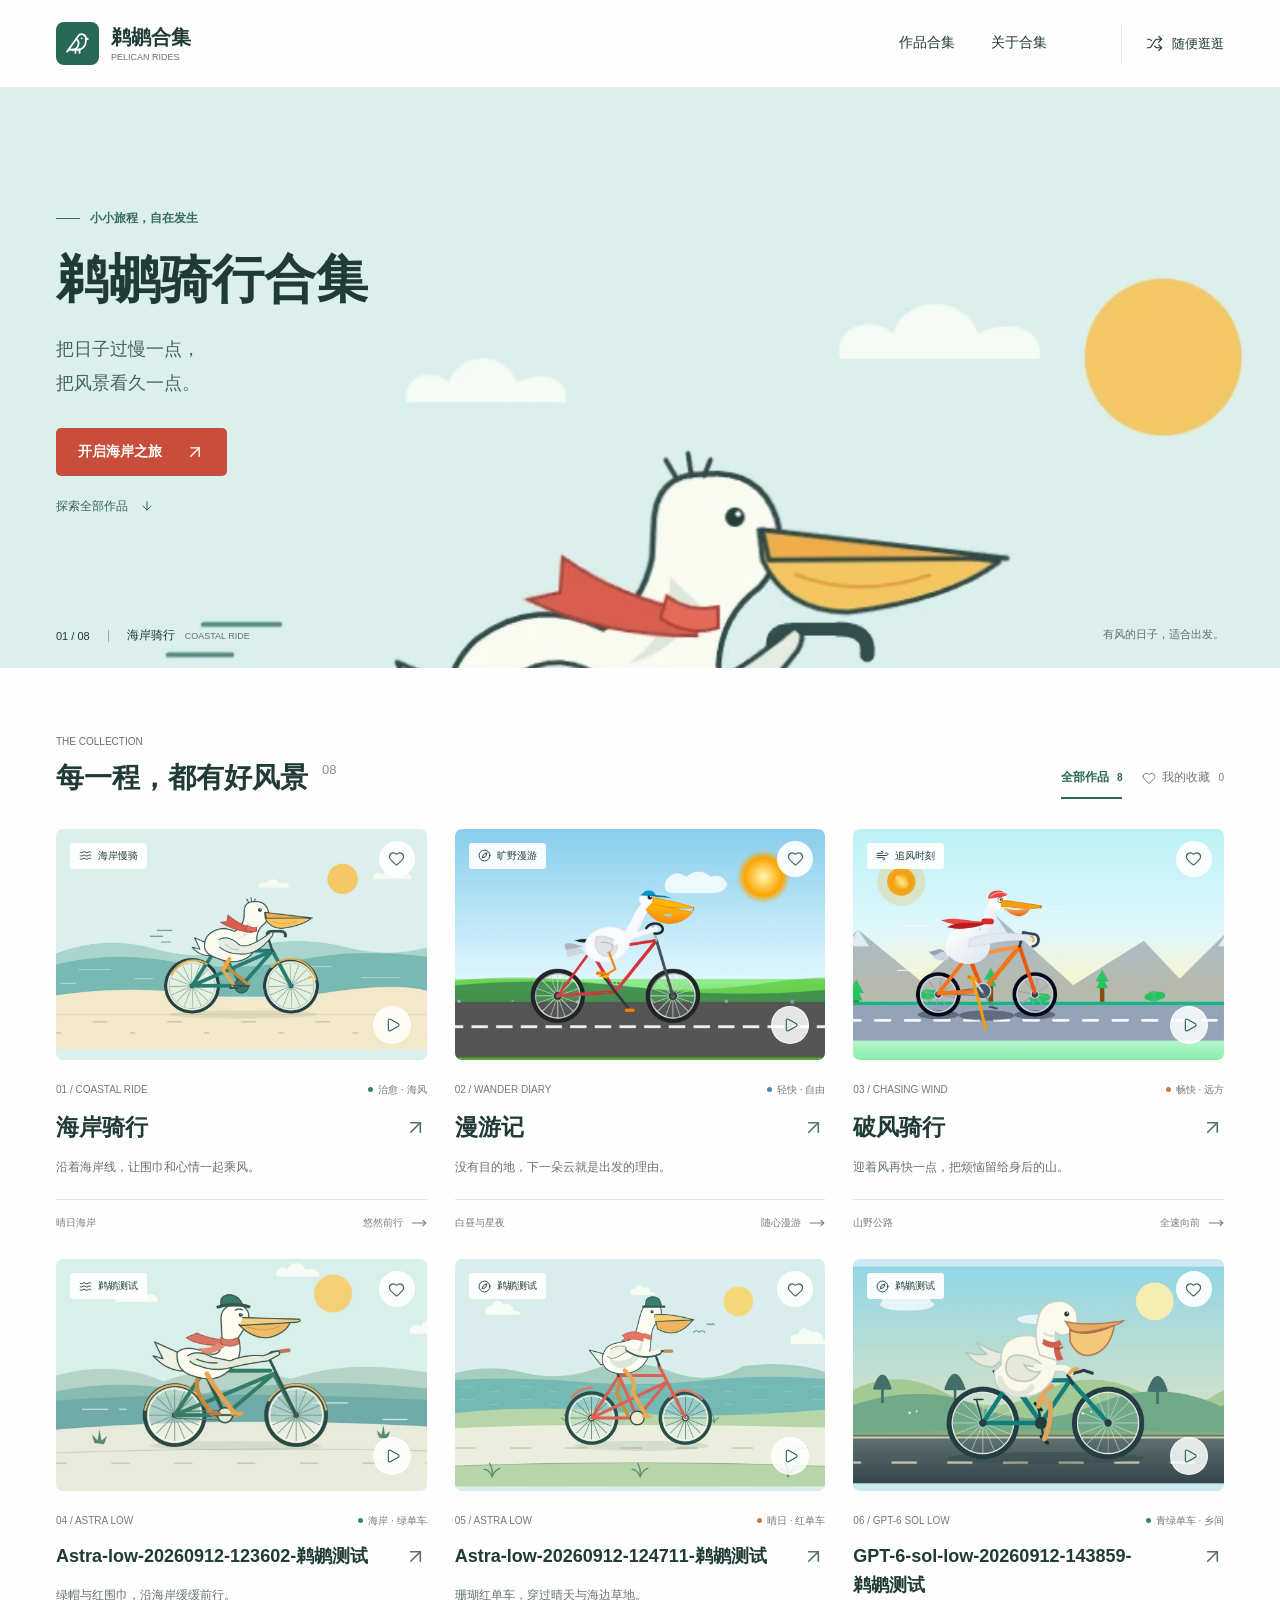
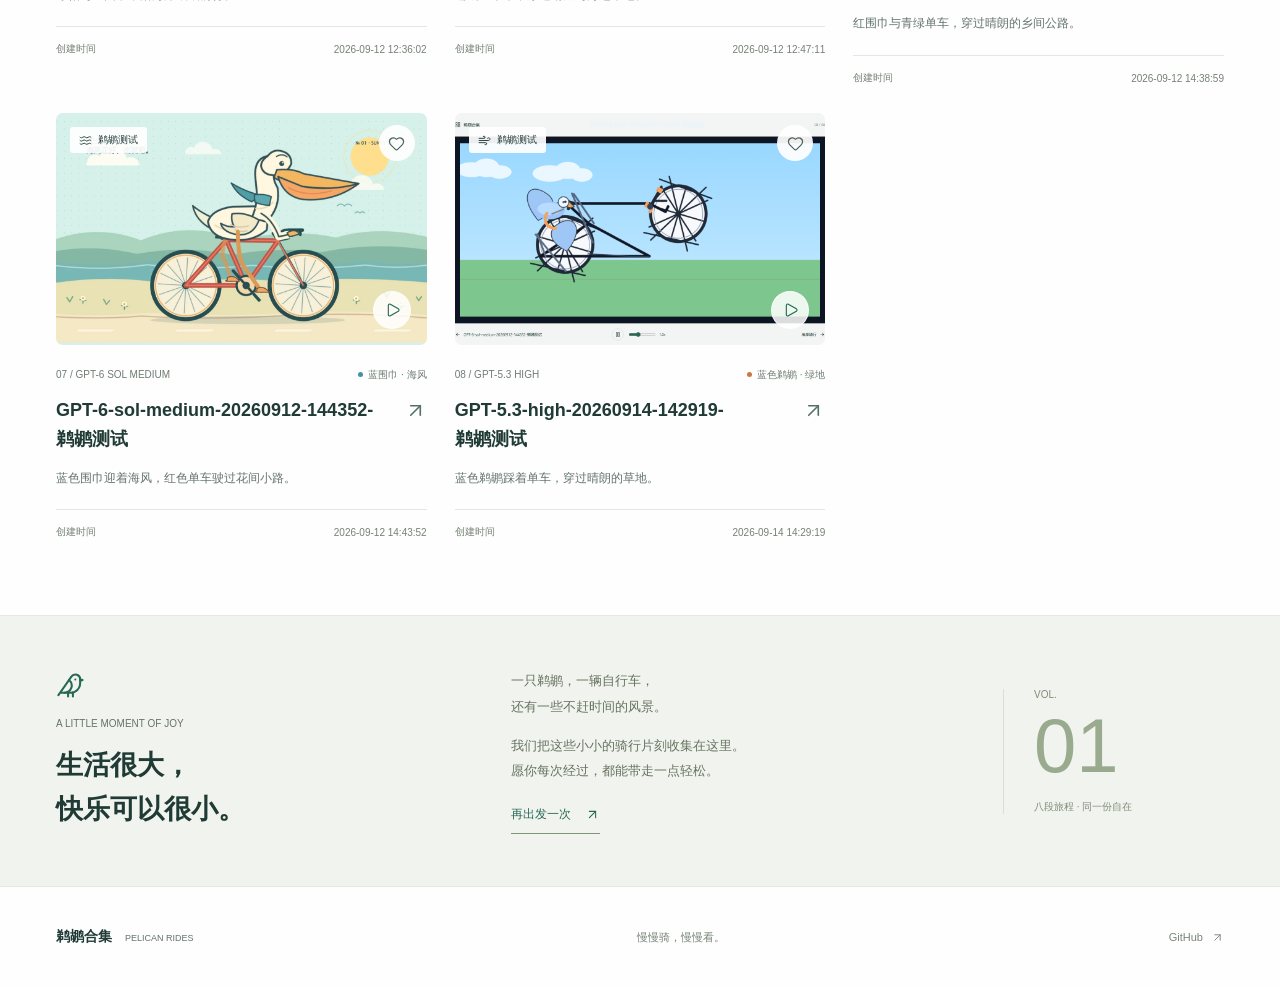
==== commit 1a33a9e4: "加入 GPT-5.3-high 鹈鹕测试" ====
--- a/index.html
+++ b/index.html
@@ -3,7 +3,7 @@
 <head>
   <meta charset="UTF-8">
   <meta name="viewport" content="width=device-width, initial-scale=1">
-  <meta name="description" content="七段鹈鹕骑行旅程，收集海岸骑行、漫游记、破风骑行与按时间归档的 Astra-low、GPT-6-sol-low、GPT-6-sol-medium 鹈鹕测试。收藏你喜欢的风景。">
+  <meta name="description" content="八段鹈鹕骑行旅程，收集海岸骑行、漫游记、破风骑行与按时间归档的鹈鹕测试。收藏你喜欢的风景。">
   <meta name="theme-color" content="#fdfefd">
   <meta property="og:title" content="鹈鹕合集 · Pelican Rides">
   <meta property="og:description" content="海风、旷野与自由。和鹈鹕一起，慢慢骑，慢慢看。">
@@ -43,15 +43,15 @@
           <a class="button button-coral" href="./coast.html">开启海岸之旅<span data-icon="arrow-up-right" aria-hidden="true"></span></a>
           <a class="hero-explore" href="#collection">探索全部作品<span data-icon="arrow-down" aria-hidden="true"></span></a>
         </div>
-        <div class="hero-caption"><span class="caption-index">01 / 07</span><span>海岸骑行<span class="caption-en">COASTAL RIDE</span></span></div>
+        <div class="hero-caption"><span class="caption-index">01 / 08</span><span>海岸骑行<span class="caption-en">COASTAL RIDE</span></span></div>
         <span class="hero-side-note">有风的日子，适合出发。</span>
       </div>
     </section>
     <section class="collection shell" id="collection" aria-labelledby="collection-title">
       <div class="section-heading">
-        <div><p class="eyebrow muted">THE COLLECTION</p><h2 id="collection-title">每一程，都有好风景<span class="work-count">07</span></h2></div>
+        <div><p class="eyebrow muted">THE COLLECTION</p><h2 id="collection-title">每一程，都有好风景<span class="work-count">08</span></h2></div>
         <div class="filters" role="group" aria-label="作品筛选" hidden>
-          <button type="button" class="filter active" data-filter="all" aria-pressed="true">全部作品 <span>7</span></button>
+          <button type="button" class="filter active" data-filter="all" aria-pressed="true">全部作品 <span>8</span></button>
           <button type="button" class="filter" data-filter="saved" aria-pressed="false"><span data-icon="heart" aria-hidden="true"></span>我的收藏 <span id="saved-count">0</span></button>
         </div>
       </div>
@@ -133,6 +133,17 @@
           <p class="work-description">蓝色围巾迎着海风，红色单车驶过花间小路。</p>
           <div class="work-footer"><span>创建时间</span><time datetime="2026-09-12T14:43:52+08:00">2026-09-12 14:43:52</time></div>
         </article>
+        <article class="work work-test" data-work="gpt-5-3-high-20260914-142919">
+          <div class="work-cover">
+            <a href="./gpt-5-3-high-20260914-142919.html" tabindex="-1" aria-hidden="true"><img src="./assets/gpt-5-3-high-20260914-142919.png" alt="" width="1200" height="750" loading="lazy"><span class="cover-enter"><span data-icon="play" aria-hidden="true"></span></span></a>
+            <span class="work-label"><span data-icon="wind" aria-hidden="true"></span>鹈鹕测试</span>
+            <button type="button" class="save-button" data-save="gpt-5-3-high-20260914-142919" aria-label="收藏GPT-5.3-high-20260914-142919-鹈鹕测试" aria-pressed="false" title="收藏GPT-5.3-high-20260914-142919-鹈鹕测试" hidden><span data-icon="heart" aria-hidden="true"></span></button>
+          </div>
+          <div class="work-meta"><span>08 / GPT-5.3 HIGH</span><span class="category-dot wind-dot"></span><span>蓝色鹈鹕 · 绿地</span></div>
+          <a class="work-title" href="./gpt-5-3-high-20260914-142919.html"><h3>GPT-5.3-high-<wbr>20260914-142919-<wbr><span class="work-name-suffix">鹈鹕测试</span></h3><span data-icon="arrow-up-right" aria-hidden="true"></span></a>
+          <p class="work-description">蓝色鹈鹕踩着单车，穿过晴朗的草地。</p>
+          <div class="work-footer"><span>创建时间</span><time datetime="2026-09-14T14:29:19+08:00">2026-09-14 14:29:19</time></div>
+        </article>
       </div>
       <div class="empty-state" hidden><span data-icon="heart" aria-hidden="true"></span><h3>还没有收藏的旅程</h3><button class="text-button" type="button" data-show-all>看看全部作品<span data-icon="arrow-right" aria-hidden="true"></span></button></div>
     </section>
@@ -140,7 +151,7 @@
       <div class="shell about-inner">
         <div class="about-heading"><span data-icon="bird" aria-hidden="true"></span><p class="eyebrow muted">A LITTLE MOMENT OF JOY</p><h2 id="about-title">生活很大，<br>快乐可以很小。</h2></div>
         <div class="about-copy"><p>一只鹈鹕，一辆自行车，<br>还有一些不赶时间的风景。</p><p>我们把这些小小的骑行片刻收集在这里。<br>愿你每次经过，都能带走一点轻松。</p><a href="./wander.html" data-random class="text-button">再出发一次<span data-icon="arrow-up-right" aria-hidden="true"></span></a></div>
-        <span class="about-edition">VOL.<strong>01</strong>七段旅程 · 同一份自在</span>
+        <span class="about-edition">VOL.<strong>01</strong>八段旅程 · 同一份自在</span>
       </div>
     </section>
   </main>
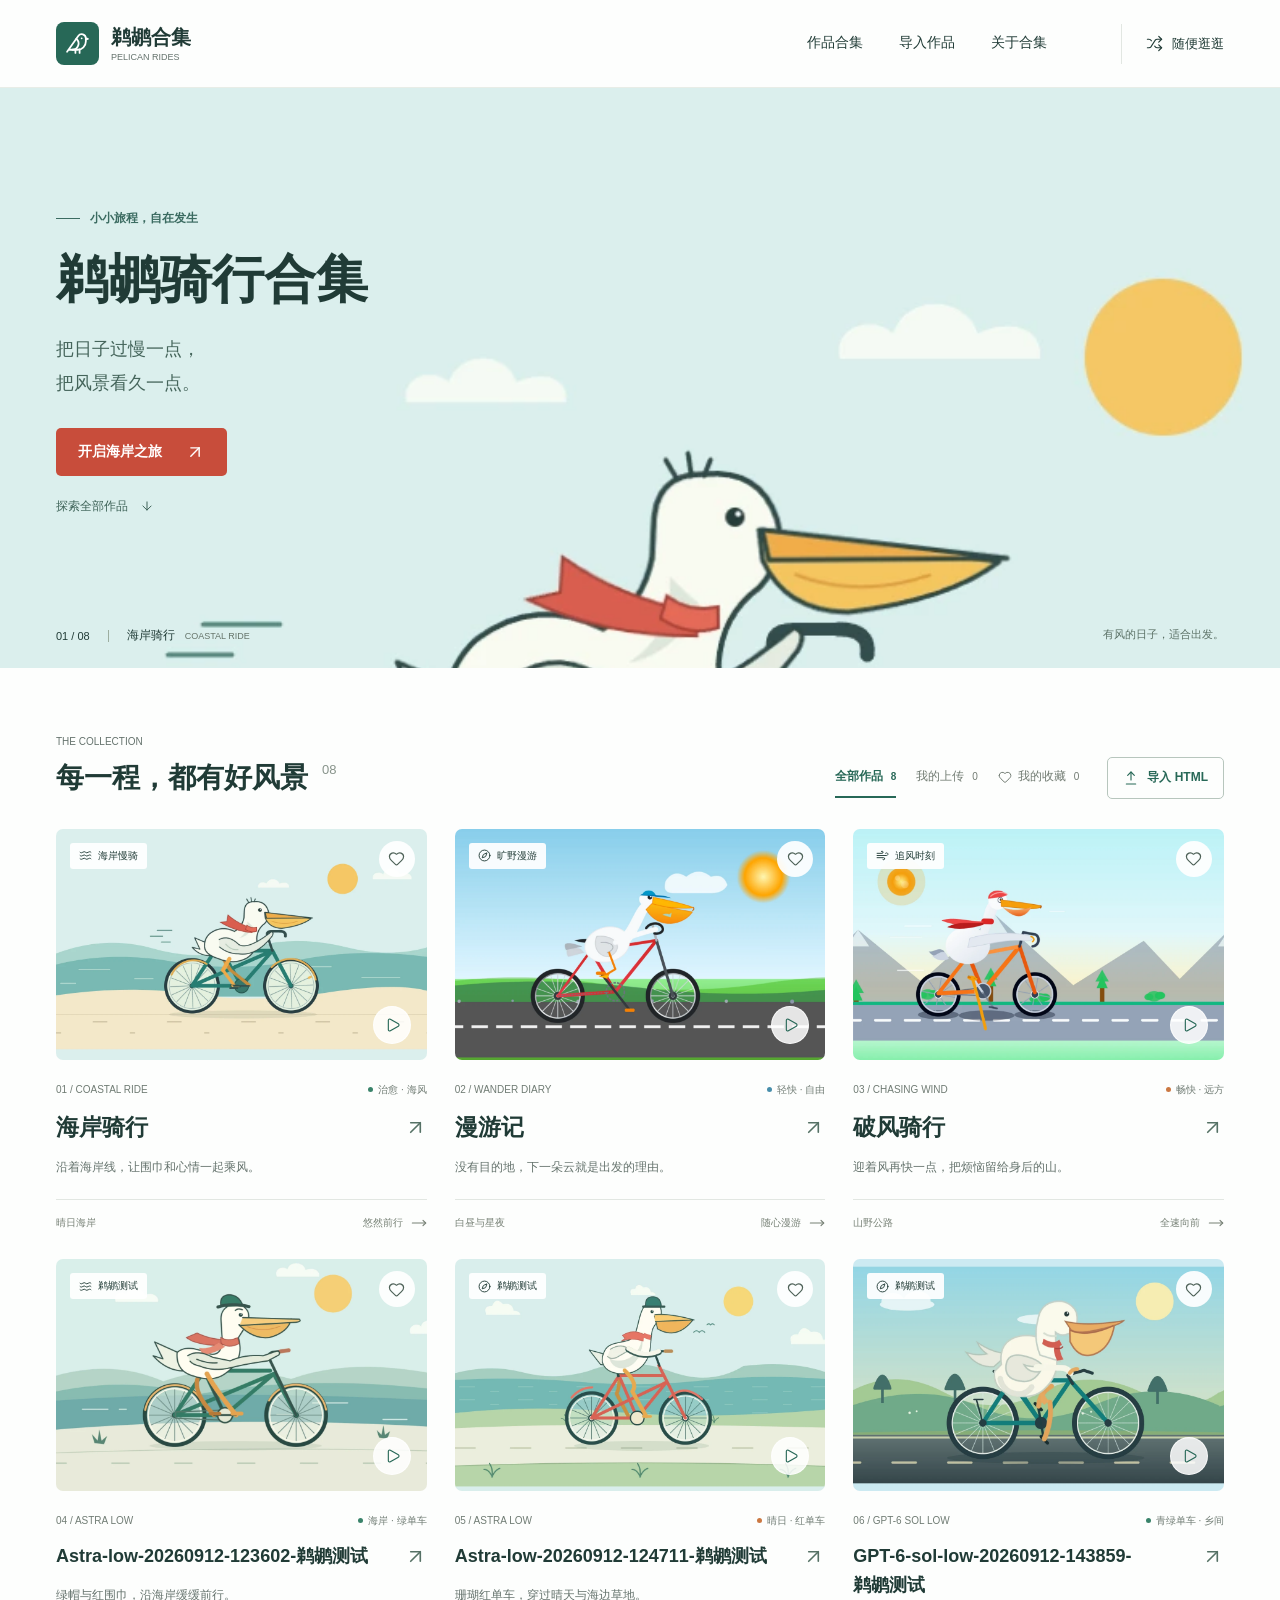
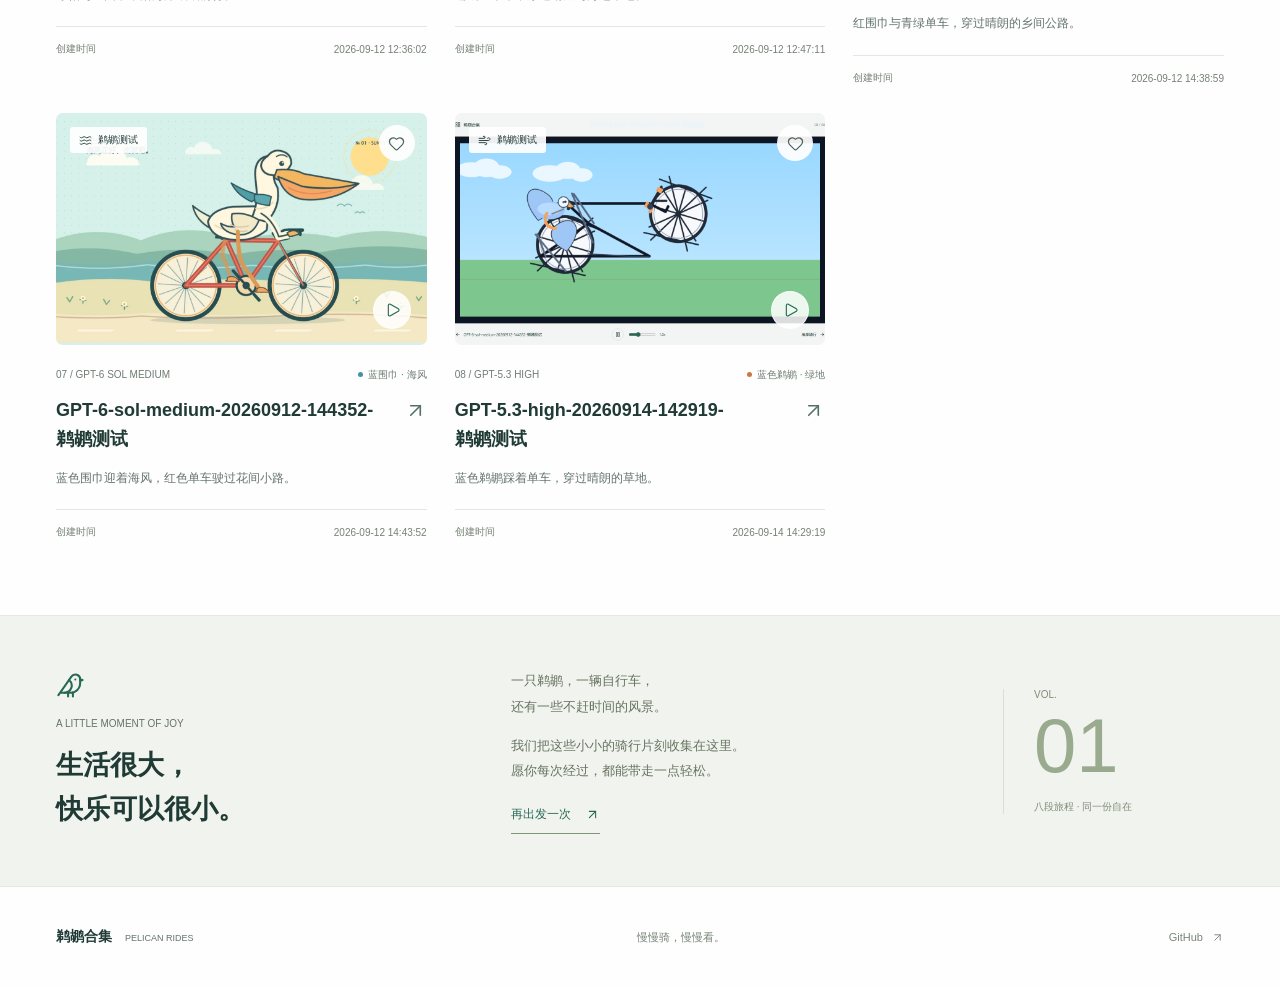
==== commit ae0353c6: "增加 HTML 自助导入合集" ====
--- a/index.html
+++ b/index.html
@@ -3,7 +3,7 @@
 <head>
   <meta charset="UTF-8">
   <meta name="viewport" content="width=device-width, initial-scale=1">
-  <meta name="description" content="八段鹈鹕骑行旅程，收集海岸骑行、漫游记、破风骑行与按时间归档的鹈鹕测试。收藏你喜欢的风景。">
+  <meta name="description" content="鹈鹕骑行作品合集，可直接导入单文件 HTML，自动生成本地作品卡片并保存到当前浏览器。">
   <meta name="theme-color" content="#fdfefd">
   <meta property="og:title" content="鹈鹕合集 · Pelican Rides">
   <meta property="og:description" content="海风、旷野与自由。和鹈鹕一起，慢慢骑，慢慢看。">
@@ -12,9 +12,9 @@
   <meta property="og:image" content="https://neptune-cross.github.io/pelican-rides/assets/coast.webp">
   <title>鹈鹕合集 · Pelican Rides</title>
   <link rel="icon" href="./assets/favicon.png" type="image/png">
-  <link rel="stylesheet" href="./collection.css?v=20260912-sol">
+  <link rel="stylesheet" href="./collection.css?v=20260917-upload">
   <script src="./assets/icons.js" defer></script>
-  <script src="./collection.js?v=20260912-tests" defer></script>
+  <script src="./collection.js?v=20260917-upload" defer></script>
 </head>
 <body>
   <a class="skip-link" href="#collection">跳转到作品合集</a>
@@ -24,7 +24,7 @@
         <span class="brand-mark" data-icon="bird" aria-hidden="true"></span>
         <span class="brand-type">鹈鹕合集<span>PELICAN RIDES</span></span>
       </a>
-      <nav class="primary-nav" aria-label="主导航"><a href="#collection">作品合集</a><a href="#about">关于合集</a></nav>
+      <nav class="primary-nav" aria-label="主导航"><a href="#collection">作品合集</a><button type="button" data-open-import>导入作品</button><a href="#about">关于合集</a></nav>
       <a class="random-link" href="./wander.html" data-random title="随机看一部作品" aria-label="随机看一部作品"><span data-icon="shuffle" aria-hidden="true"></span><span>随便逛逛</span></a>
     </div>
   </header>
@@ -50,9 +50,13 @@
     <section class="collection shell" id="collection" aria-labelledby="collection-title">
       <div class="section-heading">
         <div><p class="eyebrow muted">THE COLLECTION</p><h2 id="collection-title">每一程，都有好风景<span class="work-count">08</span></h2></div>
-        <div class="filters" role="group" aria-label="作品筛选" hidden>
-          <button type="button" class="filter active" data-filter="all" aria-pressed="true">全部作品 <span>8</span></button>
-          <button type="button" class="filter" data-filter="saved" aria-pressed="false"><span data-icon="heart" aria-hidden="true"></span>我的收藏 <span id="saved-count">0</span></button>
+        <div class="collection-tools">
+          <div class="filters" role="group" aria-label="作品筛选" hidden>
+            <button type="button" class="filter active" data-filter="all" aria-pressed="true">全部作品 <span id="all-count">8</span></button>
+            <button type="button" class="filter" data-filter="uploaded" aria-pressed="false">我的上传 <span id="uploaded-count">0</span></button>
+            <button type="button" class="filter" data-filter="saved" aria-pressed="false"><span data-icon="heart" aria-hidden="true"></span>我的收藏 <span id="saved-count">0</span></button>
+          </div>
+          <button type="button" class="import-button" data-open-import><span data-icon="file-up" aria-hidden="true"></span>导入 HTML</button>
         </div>
       </div>
       <div class="works-grid">
@@ -145,7 +149,7 @@
           <div class="work-footer"><span>创建时间</span><time datetime="2026-09-14T14:29:19+08:00">2026-09-14 14:29:19</time></div>
         </article>
       </div>
-      <div class="empty-state" hidden><span data-icon="heart" aria-hidden="true"></span><h3>还没有收藏的旅程</h3><button class="text-button" type="button" data-show-all>看看全部作品<span data-icon="arrow-right" aria-hidden="true"></span></button></div>
+      <div class="empty-state" hidden><span data-icon="heart" aria-hidden="true"></span><h3 id="empty-title">还没有收藏的旅程</h3><button class="text-button" type="button" data-empty-action>看看全部作品<span data-icon="arrow-right" aria-hidden="true"></span></button></div>
     </section>
     <section class="about" id="about" aria-labelledby="about-title">
       <div class="shell about-inner">
@@ -156,6 +160,35 @@
     </section>
   </main>
   <footer class="site-footer shell"><a class="footer-brand" href="./index.html">鹈鹕合集<span>PELICAN RIDES</span></a><p>慢慢骑，慢慢看。</p><a href="https://github.com/Neptune-Cross/pelican-rides" target="_blank" rel="noopener noreferrer" class="source-link">GitHub<span data-icon="arrow-up-right" aria-hidden="true"></span></a></footer>
+  <dialog class="import-dialog" id="import-dialog" aria-labelledby="import-title">
+    <div class="dialog-panel">
+      <header class="dialog-header"><div><p class="eyebrow muted">LOCAL COLLECTION</p><h2 id="import-title">导入鹈鹕 HTML</h2></div><button class="icon-button" type="button" data-close-import aria-label="关闭导入窗口" title="关闭"><span data-icon="x" aria-hidden="true"></span></button></header>
+      <p class="dialog-copy">导入后会自动读取网页标题和文件时间，并加入你的合集。</p>
+      <label class="drop-zone" data-drop-zone>
+        <input id="html-upload" type="file" accept=".html,.htm,text/html" multiple>
+        <span data-icon="file-up" aria-hidden="true"></span>
+        <strong>选择或拖入 HTML 文件</strong>
+        <span>支持一次导入多个单文件作品，单个文件不超过 20 MB</span>
+      </label>
+      <div class="import-progress" id="import-progress" role="status" aria-live="polite"></div>
+      <p class="storage-note"><span data-icon="hard-drive" aria-hidden="true"></span><span>作品仅保存在当前浏览器，不会上传到服务器或同步到其他设备。</span></p>
+    </div>
+  </dialog>
+  <dialog class="upload-viewer" id="upload-viewer" aria-labelledby="upload-viewer-title">
+    <div class="upload-viewer-shell">
+      <header class="upload-viewer-header">
+        <button class="viewer-action viewer-back" type="button" data-close-viewer><span data-icon="arrow-left" aria-hidden="true"></span><span>返回合集</span></button>
+        <h2 id="upload-viewer-title"></h2>
+        <div class="upload-viewer-actions">
+          <button class="icon-button" type="button" data-toggle-upload aria-label="暂停动画" title="暂停动画"><span data-icon="pause" aria-hidden="true"></span></button>
+          <button class="icon-button" type="button" data-restart-upload aria-label="重新播放" title="重新播放"><span data-icon="rotate-cw" aria-hidden="true"></span></button>
+          <button class="icon-button" type="button" data-download-upload aria-label="下载原文件" title="下载原文件"><span data-icon="download" aria-hidden="true"></span></button>
+          <button class="icon-button danger" type="button" data-delete-upload aria-label="删除作品" title="删除作品"><span data-icon="trash-2" aria-hidden="true"></span></button>
+        </div>
+      </header>
+      <iframe id="upload-frame" title="本地上传作品" sandbox="allow-scripts"></iframe>
+    </div>
+  </dialog>
   <p class="toast" role="status" aria-live="polite" aria-atomic="true"></p>
 </body>
 </html>
--- a/collection.css
+++ b/collection.css
@@ -24,8 +24,8 @@
 .brand-type { font-size: 20px; font-weight: 700; line-height: 1.4; }
 .brand-type > span { display: block; font-size: 9px; font-weight: 500; color: var(--muted); }
 .primary-nav { display: flex; align-items: center; gap: 36px; margin-left: auto; margin-right: 46px; font-size: 14px; }
-.primary-nav a { padding: 12px 0; border-bottom: 1px solid transparent; }
-.primary-nav a:hover { color: var(--green); border-color: var(--green); }
+.primary-nav a, .primary-nav button { padding: 12px 0; border: 0; border-bottom: 1px solid transparent; background: transparent; color: inherit; font-size: inherit; }
+.primary-nav a:hover, .primary-nav button:hover { color: var(--green); border-color: var(--green); }
 .random-link { display: inline-flex; align-items: center; gap: 9px; font-size: 13px; padding: 11px 0 11px 24px; border-left: 1px solid var(--line); }
 .random-link:hover { color: var(--coral); }
 .random-link [data-icon] { width: 17px; height: 17px; }
@@ -56,6 +56,10 @@
 .section-heading h2 { display: flex; align-items: center; gap: 14px; margin-top: 9px; }
 .work-count { font: 13px "Segoe UI", sans-serif; color: #87938a; align-self: flex-start; padding-top: 4px; }
 .filters { display: flex; align-items: center; gap: 20px; flex-shrink: 0; }
+.collection-tools { display: flex; align-items: center; gap: 28px; }
+.import-button { display: inline-flex; align-items: center; justify-content: center; gap: 8px; min-height: 42px; padding: 0 15px; border: 1px solid #b7c6bd; border-radius: 5px; background: var(--paper); color: var(--green); font-size: 12px; font-weight: 600; white-space: nowrap; }
+.import-button:hover { border-color: var(--green); background: #edf5f1; }
+.import-button [data-icon] { width: 16px; height: 16px; }
 .filter { display: flex; align-items: center; gap: 6px; min-height: 40px; background: none; border: 0; border-bottom: 2px solid transparent; padding: 7px 0; color: #727c73; font-size: 12px; }
 .filter > span:not([data-icon]) { font-size: 10px; margin-left: 2px; }
 .filter [data-icon] { width: 14px; height: 14px; }
@@ -66,6 +70,15 @@
 .work-cover > a, .work-cover img { width: 100%; height: 100%; display: block; }
 .work-cover img { object-fit: cover; transition: transform .5s ease; }
 .work-cover > a:hover img { transform: scale(1.04); }
+.upload-preview { width: 100%; height: 100%; border: 0; background: white; pointer-events: none; }
+.upload-open-cover { position: absolute; inset: 0; z-index: 1; width: 100%; border: 0; background: transparent; color: transparent; }
+.upload-open-cover:hover + .cover-enter, .upload-open-cover:focus-visible + .cover-enter { transform: scale(1.08); background: white; }
+.work-uploaded .work-label, .work-uploaded .save-button, .work-uploaded .cover-enter { z-index: 2; }
+.work-uploaded .work-title { width: 100%; border: 0; background: transparent; color: inherit; text-align: left; cursor: pointer; }
+.work-uploaded .work-title:hover { color: var(--coral); }
+.remove-upload { display: inline-flex; align-items: center; gap: 6px; border: 0; background: transparent; color: #768075; padding: 4px 0; font-size: 10px; }
+.remove-upload:hover { color: var(--coral); }
+.remove-upload [data-icon] { width: 14px; height: 14px; }
 .work-label { position: absolute; top: 14px; left: 14px; display: inline-flex; align-items: center; gap: 6px; padding: 6px 9px; border-radius: 3px; background: #ffffffed; font-size: 10px; pointer-events: none; }
 .work-label [data-icon] { width: 13px; height: 13px; }
 .save-button { position: absolute; top: 12px; right: 12px; display: grid; place-items: center; width: 36px; height: 36px; border: 0; border-radius: 50%; background: #ffffffed; color: #4e6258; }
@@ -118,6 +131,38 @@
 .source-link [data-icon] { width: 13px; height: 13px; }
 .toast { position: fixed; left: 50%; bottom: 24px; transform: translate(-50%, 15px); z-index: 30; max-width: calc(100% - 32px); width: max-content; padding: 12px 20px; border-radius: 5px; background: var(--ink); color: white; font-size: 13px; opacity: 0; pointer-events: none; transition: opacity .2s, transform .2s; box-shadow: 0 5px 18px #203b361a; }
 .toast.visible { opacity: 1; transform: translate(-50%, 0); }
+dialog { padding: 0; border: 0; }
+dialog::backdrop { background: #172b27a6; backdrop-filter: blur(3px); }
+.import-dialog { width: min(620px, calc(100% - 32px)); max-height: calc(100svh - 32px); border-radius: 7px; background: var(--paper); color: var(--ink); box-shadow: 0 24px 80px #12241f3d; }
+.dialog-panel { padding: 30px; }
+.dialog-header { display: flex; align-items: flex-start; justify-content: space-between; gap: 20px; }
+.dialog-header h2 { margin-top: 7px; }
+.icon-button { display: inline-grid; place-items: center; flex: 0 0 auto; width: 40px; height: 40px; border: 1px solid #ccd7d0; border-radius: 50%; background: transparent; color: var(--ink); }
+.icon-button:hover { background: #edf3ef; border-color: #9eb2a6; }
+.icon-button.danger:hover { color: #a4382b; border-color: #dba89f; background: #fff1ee; }
+.icon-button [data-icon] { width: 18px; height: 18px; }
+.dialog-copy { margin-top: 20px; color: var(--muted); font-size: 13px; line-height: 1.8; }
+.drop-zone { display: grid; place-items: center; min-height: 220px; margin-top: 20px; padding: 30px; border: 1px dashed #9fb8ac; border-radius: 7px; background: #f3f8f5; text-align: center; cursor: pointer; transition: border-color .18s, background .18s; }
+.drop-zone:hover, .drop-zone.is-dragging { border-color: var(--green); background: #e8f3ee; }
+.drop-zone input { position: absolute; width: 1px; height: 1px; opacity: 0; pointer-events: none; }
+.drop-zone > [data-icon] { width: 34px; height: 34px; margin-bottom: 14px; color: var(--green); }
+.drop-zone strong { font-size: 16px; }
+.drop-zone > span:last-child { margin-top: 8px; color: var(--muted); font-size: 11px; line-height: 1.6; }
+.import-progress { min-height: 22px; margin-top: 14px; color: var(--green); font-size: 12px; line-height: 1.7; }
+.import-progress.is-error { color: #a4382b; }
+.storage-note { display: flex; align-items: flex-start; gap: 9px; margin-top: 16px; padding-top: 16px; border-top: 1px solid var(--line); color: var(--muted); font-size: 11px; line-height: 1.7; }
+.storage-note [data-icon] { width: 16px; height: 16px; margin-top: 1px; color: var(--green); }
+.upload-viewer { width: 100vw; max-width: none; height: 100svh; max-height: none; background: #0d1524; color: white; }
+.upload-viewer-shell { display: grid; grid-template-rows: 72px minmax(0, 1fr); width: 100%; height: 100%; }
+.upload-viewer-header { display: grid; grid-template-columns: minmax(130px, 1fr) minmax(0, 2fr) minmax(190px, 1fr); align-items: center; gap: 18px; padding: 12px 24px; background: #fdfefdf5; color: var(--ink); border-bottom: 1px solid #dce4df; }
+.upload-viewer-header h2 { min-width: 0; font-size: 16px; text-align: center; overflow-wrap: anywhere; }
+.viewer-action { display: inline-flex; align-items: center; gap: 8px; width: fit-content; border: 0; background: transparent; color: inherit; font-size: 12px; }
+.viewer-action:hover { color: var(--coral); }
+.viewer-action [data-icon] { width: 18px; height: 18px; }
+.upload-viewer-actions { display: flex; justify-content: flex-end; gap: 8px; }
+.upload-viewer-actions .icon-button { width: 38px; height: 38px; }
+#upload-frame { width: 100%; height: 100%; border: 0; background: white; }
+body:has(dialog[open]) { overflow: hidden; }
 @media (min-width: 1700px) { .hero-art img { object-position: center 60%; } }
 @media (max-width: 1100px) {
   .shell { width: calc(100% - 64px); }
@@ -131,6 +176,8 @@
   .work-meta > span:first-child { width: 100%; margin-bottom: 3px; }
   .about-inner { gap: 28px; }
   .about-edition { padding-left: 20px; }
+  .section-heading { align-items: flex-start; }
+  .collection-tools { align-items: flex-end; flex-direction: column-reverse; gap: 10px; }
 }
 @media (max-width: 760px) {
   .shell { width: calc(100% - 40px); }
@@ -141,7 +188,7 @@
   .brand-type { font-size: 17px; }
   .brand-type > span { font-size: 8px; }
   .primary-nav { gap: 16px; font-size: 12px; margin: 0 0 0 auto; }
-  .primary-nav a:last-child { display: none; }
+  .primary-nav a:last-child, .primary-nav button { display: none; }
   .random-link { padding: 9px 0 9px 13px; }
   .random-link > span:last-child { display: none; }
   .random-link [data-icon] { width: 18px; height: 18px; }
@@ -165,6 +212,8 @@
   .section-heading h2 { margin-top: 7px; gap: 10px; }
   .work-count { font-size: 11px; }
   .filters { width: fit-content; margin-top: 19px; gap: 23px; }
+  .collection-tools { width: 100%; align-items: stretch; flex-direction: column-reverse; gap: 4px; }
+  .import-button { width: 100%; margin-top: 17px; }
   .filter { min-height: 37px; }
   .works-grid { grid-template-columns: 1fr; gap: 35px; }
   .work-meta { flex-wrap: nowrap; margin-top: 18px; }
@@ -181,6 +230,14 @@
   .footer-brand { font-size: 13px; }
   .footer-brand span { font-size: 8px; margin-left: 8px; }
   .site-footer > p { order: 3; width: 100%; font-size: 10px; }
+  .dialog-panel { padding: 22px; }
+  .drop-zone { min-height: 190px; padding: 24px 14px; }
+  .upload-viewer-shell { grid-template-rows: auto minmax(0, 1fr); }
+  .upload-viewer-header { grid-template-columns: 1fr auto; gap: 10px; padding: 10px 14px; }
+  .upload-viewer-header h2 { grid-row: 2; grid-column: 1 / -1; padding-bottom: 4px; font-size: 12px; }
+  .upload-viewer-actions { gap: 5px; }
+  .upload-viewer-actions .icon-button { width: 36px; height: 36px; }
+  .viewer-back > span:last-child { display: none; }
 }
 @media (min-width: 540px) and (max-width: 760px) {
   .works-grid { grid-template-columns: repeat(2, minmax(0, 1fr)); }
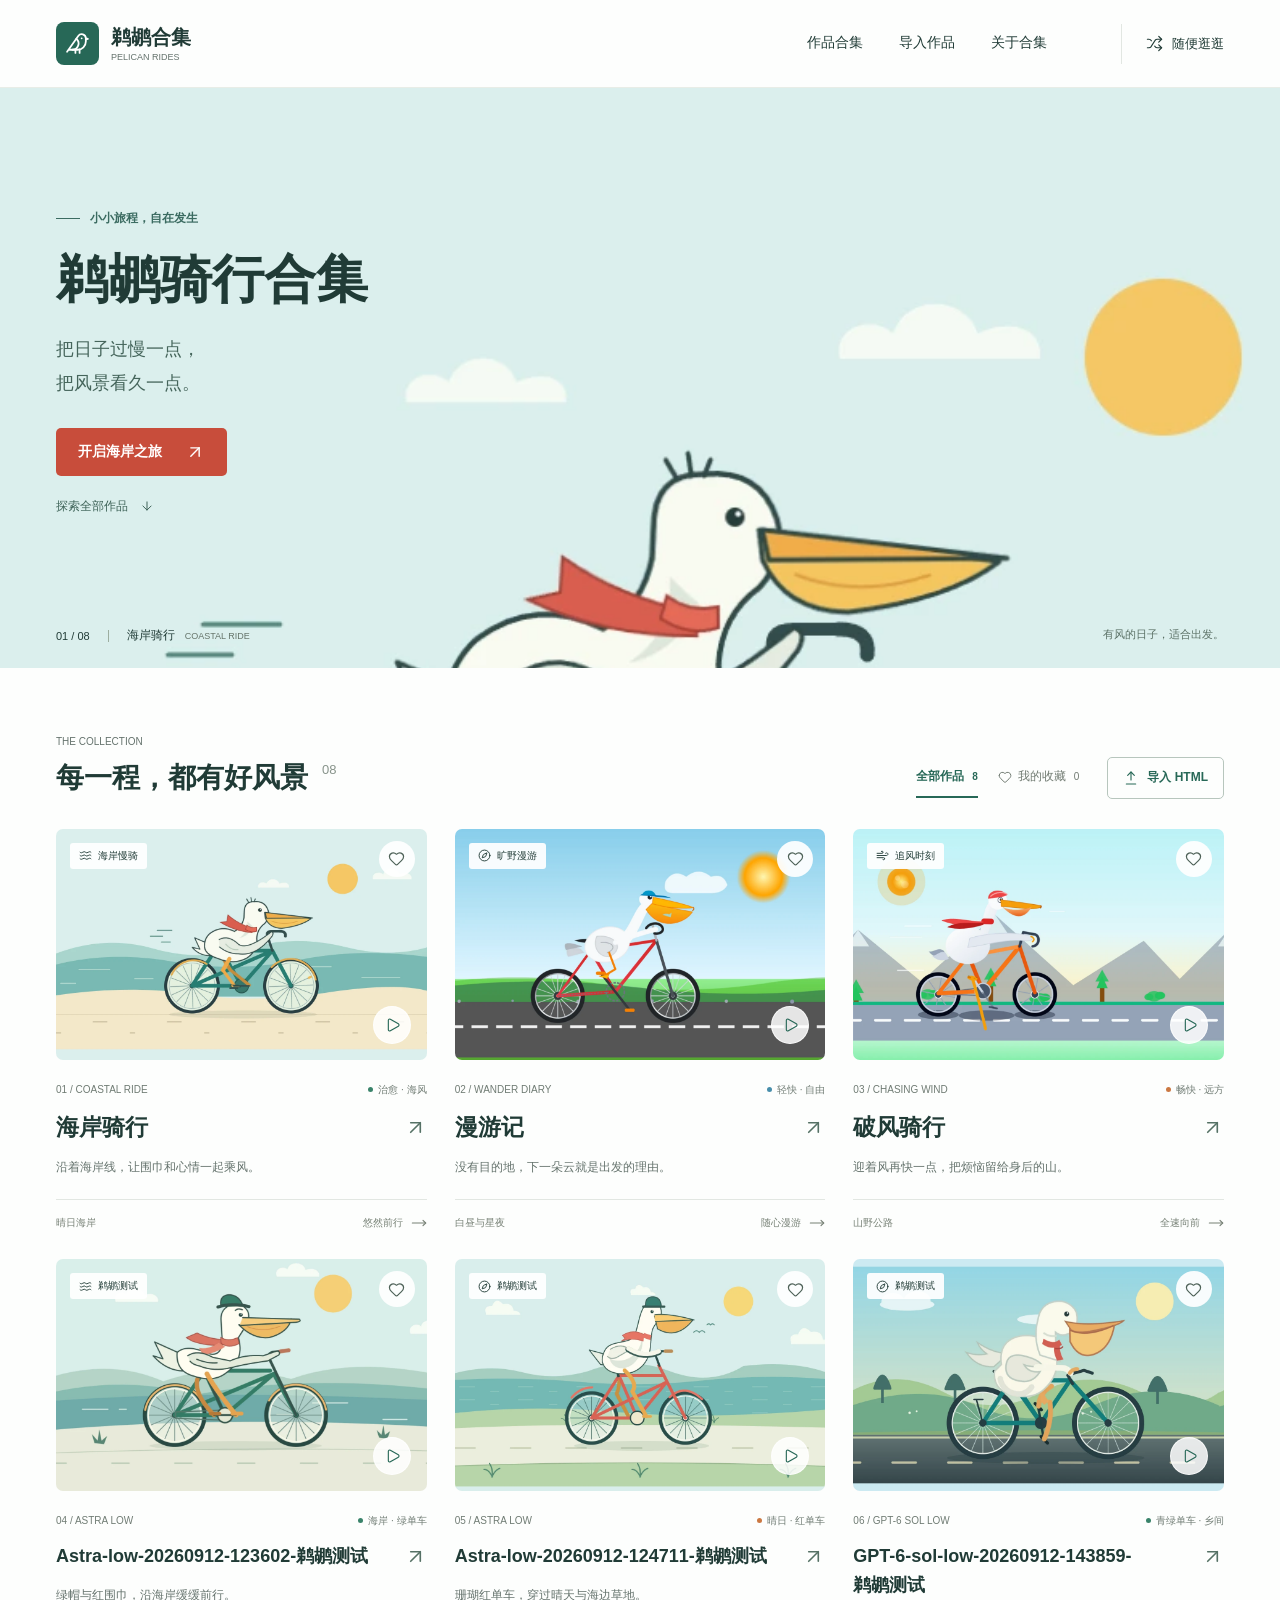
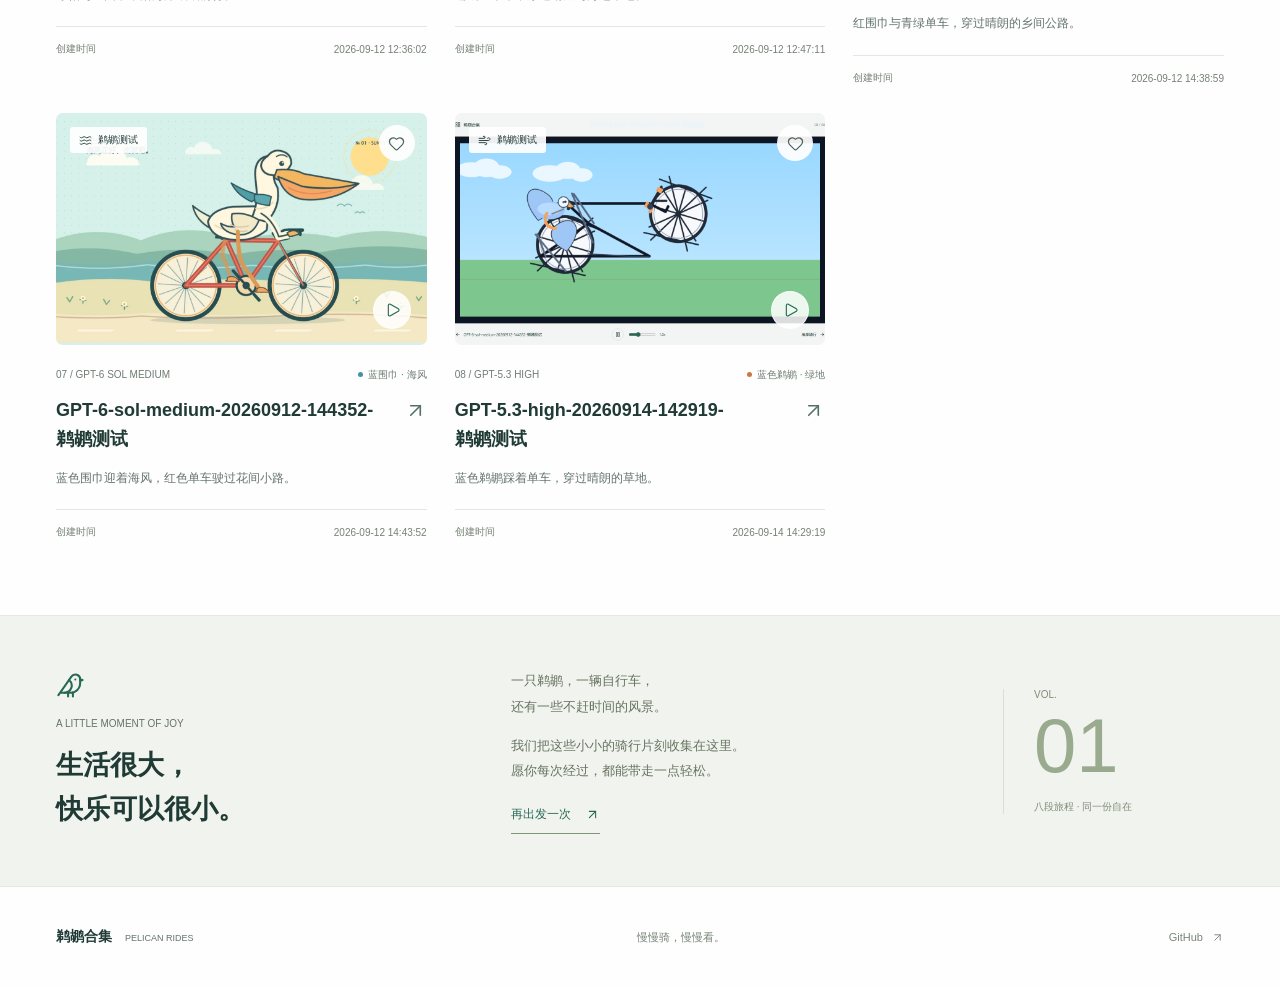
==== commit 5ecfe0b3: "合并上传作品并支持命名" ====
--- a/index.html
+++ b/index.html
@@ -12,9 +12,9 @@
   <meta property="og:image" content="https://neptune-cross.github.io/pelican-rides/assets/coast.webp">
   <title>鹈鹕合集 · Pelican Rides</title>
   <link rel="icon" href="./assets/favicon.png" type="image/png">
-  <link rel="stylesheet" href="./collection.css?v=20260917-upload">
+  <link rel="stylesheet" href="./collection.css?v=20260917-merge">
   <script src="./assets/icons.js" defer></script>
-  <script src="./collection.js?v=20260917-upload" defer></script>
+  <script src="./collection.js?v=20260917-merge" defer></script>
 </head>
 <body>
   <a class="skip-link" href="#collection">跳转到作品合集</a>
@@ -53,7 +53,6 @@
         <div class="collection-tools">
           <div class="filters" role="group" aria-label="作品筛选" hidden>
             <button type="button" class="filter active" data-filter="all" aria-pressed="true">全部作品 <span id="all-count">8</span></button>
-            <button type="button" class="filter" data-filter="uploaded" aria-pressed="false">我的上传 <span id="uploaded-count">0</span></button>
             <button type="button" class="filter" data-filter="saved" aria-pressed="false"><span data-icon="heart" aria-hidden="true"></span>我的收藏 <span id="saved-count">0</span></button>
           </div>
           <button type="button" class="import-button" data-open-import><span data-icon="file-up" aria-hidden="true"></span>导入 HTML</button>
@@ -163,15 +162,20 @@
   <dialog class="import-dialog" id="import-dialog" aria-labelledby="import-title">
     <div class="dialog-panel">
       <header class="dialog-header"><div><p class="eyebrow muted">LOCAL COLLECTION</p><h2 id="import-title">导入鹈鹕 HTML</h2></div><button class="icon-button" type="button" data-close-import aria-label="关闭导入窗口" title="关闭"><span data-icon="x" aria-hidden="true"></span></button></header>
-      <p class="dialog-copy">导入后会自动读取网页标题和文件时间，并加入你的合集。</p>
+      <p class="dialog-copy">选择文件后可以修改作品名称，确认后直接并入全部作品。</p>
       <label class="drop-zone" data-drop-zone>
         <input id="html-upload" type="file" accept=".html,.htm,text/html" multiple>
         <span data-icon="file-up" aria-hidden="true"></span>
         <strong>选择或拖入 HTML 文件</strong>
         <span>支持一次导入多个单文件作品，单个文件不超过 20 MB</span>
       </label>
+      <div class="import-list" id="import-list" aria-label="待导入作品" hidden></div>
       <div class="import-progress" id="import-progress" role="status" aria-live="polite"></div>
       <p class="storage-note"><span data-icon="hard-drive" aria-hidden="true"></span><span>作品仅保存在当前浏览器，不会上传到服务器或同步到其他设备。</span></p>
+      <div class="dialog-actions">
+        <button class="dialog-button secondary" type="button" data-close-import>取消</button>
+        <button class="dialog-button primary" type="button" data-confirm-import disabled>加入全部作品</button>
+      </div>
     </div>
   </dialog>
   <dialog class="upload-viewer" id="upload-viewer" aria-labelledby="upload-viewer-title">
--- a/collection.css
+++ b/collection.css
@@ -134,7 +134,7 @@
 dialog { padding: 0; border: 0; }
 dialog::backdrop { background: #172b27a6; backdrop-filter: blur(3px); }
 .import-dialog { width: min(620px, calc(100% - 32px)); max-height: calc(100svh - 32px); border-radius: 7px; background: var(--paper); color: var(--ink); box-shadow: 0 24px 80px #12241f3d; }
-.dialog-panel { padding: 30px; }
+.dialog-panel { max-height: calc(100svh - 32px); padding: 30px; overflow-y: auto; }
 .dialog-header { display: flex; align-items: flex-start; justify-content: space-between; gap: 20px; }
 .dialog-header h2 { margin-top: 7px; }
 .icon-button { display: inline-grid; place-items: center; flex: 0 0 auto; width: 40px; height: 40px; border: 1px solid #ccd7d0; border-radius: 50%; background: transparent; color: var(--ink); }
@@ -148,10 +148,24 @@
 .drop-zone > [data-icon] { width: 34px; height: 34px; margin-bottom: 14px; color: var(--green); }
 .drop-zone strong { font-size: 16px; }
 .drop-zone > span:last-child { margin-top: 8px; color: var(--muted); font-size: 11px; line-height: 1.6; }
+.import-list { display: grid; gap: 10px; margin-top: 16px; }
+.import-item { display: grid; grid-template-columns: minmax(0, .85fr) minmax(180px, 1.15fr); align-items: center; gap: 18px; padding: 14px 16px; border: 1px solid var(--line); border-radius: 6px; background: white; }
+.import-file { min-width: 0; }
+.import-file strong { display: block; overflow: hidden; color: var(--ink); font-size: 12px; text-overflow: ellipsis; white-space: nowrap; }
+.import-file span { display: block; margin-top: 4px; color: var(--muted); font-size: 10px; font-variant-numeric: tabular-nums; }
+.import-name { display: grid; gap: 5px; color: var(--muted); font-size: 10px; }
+.import-name input { width: 100%; min-width: 0; height: 38px; padding: 0 10px; border: 1px solid #bbc9c0; border-radius: 4px; background: var(--paper); color: var(--ink); font-size: 12px; }
+.import-name input:focus { border-color: var(--green); outline: 2px solid #bcd9cc; outline-offset: 1px; }
 .import-progress { min-height: 22px; margin-top: 14px; color: var(--green); font-size: 12px; line-height: 1.7; }
 .import-progress.is-error { color: #a4382b; }
 .storage-note { display: flex; align-items: flex-start; gap: 9px; margin-top: 16px; padding-top: 16px; border-top: 1px solid var(--line); color: var(--muted); font-size: 11px; line-height: 1.7; }
 .storage-note [data-icon] { width: 16px; height: 16px; margin-top: 1px; color: var(--green); }
+.dialog-actions { display: flex; justify-content: flex-end; gap: 10px; margin-top: 20px; }
+.dialog-button { min-height: 42px; padding: 0 18px; border-radius: 5px; font-size: 12px; font-weight: 600; }
+.dialog-button.secondary { border: 1px solid #bbc9c0; background: white; color: var(--ink); }
+.dialog-button.primary { border: 1px solid var(--green); background: var(--green); color: white; }
+.dialog-button:hover:not(:disabled) { filter: brightness(.94); }
+.dialog-button:disabled { border-color: #d7dfda; background: #e9eeeb; color: #8d9992; }
 .upload-viewer { width: 100vw; max-width: none; height: 100svh; max-height: none; background: #0d1524; color: white; }
 .upload-viewer-shell { display: grid; grid-template-rows: 72px minmax(0, 1fr); width: 100%; height: 100%; }
 .upload-viewer-header { display: grid; grid-template-columns: minmax(130px, 1fr) minmax(0, 2fr) minmax(190px, 1fr); align-items: center; gap: 18px; padding: 12px 24px; background: #fdfefdf5; color: var(--ink); border-bottom: 1px solid #dce4df; }
@@ -232,6 +246,8 @@
   .site-footer > p { order: 3; width: 100%; font-size: 10px; }
   .dialog-panel { padding: 22px; }
   .drop-zone { min-height: 190px; padding: 24px 14px; }
+  .import-item { grid-template-columns: 1fr; gap: 10px; }
+  .dialog-actions { position: sticky; bottom: -22px; margin-inline: -22px; padding: 14px 22px 22px; background: var(--paper); }
   .upload-viewer-shell { grid-template-rows: auto minmax(0, 1fr); }
   .upload-viewer-header { grid-template-columns: 1fr auto; gap: 10px; padding: 10px 14px; }
   .upload-viewer-header h2 { grid-row: 2; grid-column: 1 / -1; padding-bottom: 4px; font-size: 12px; }
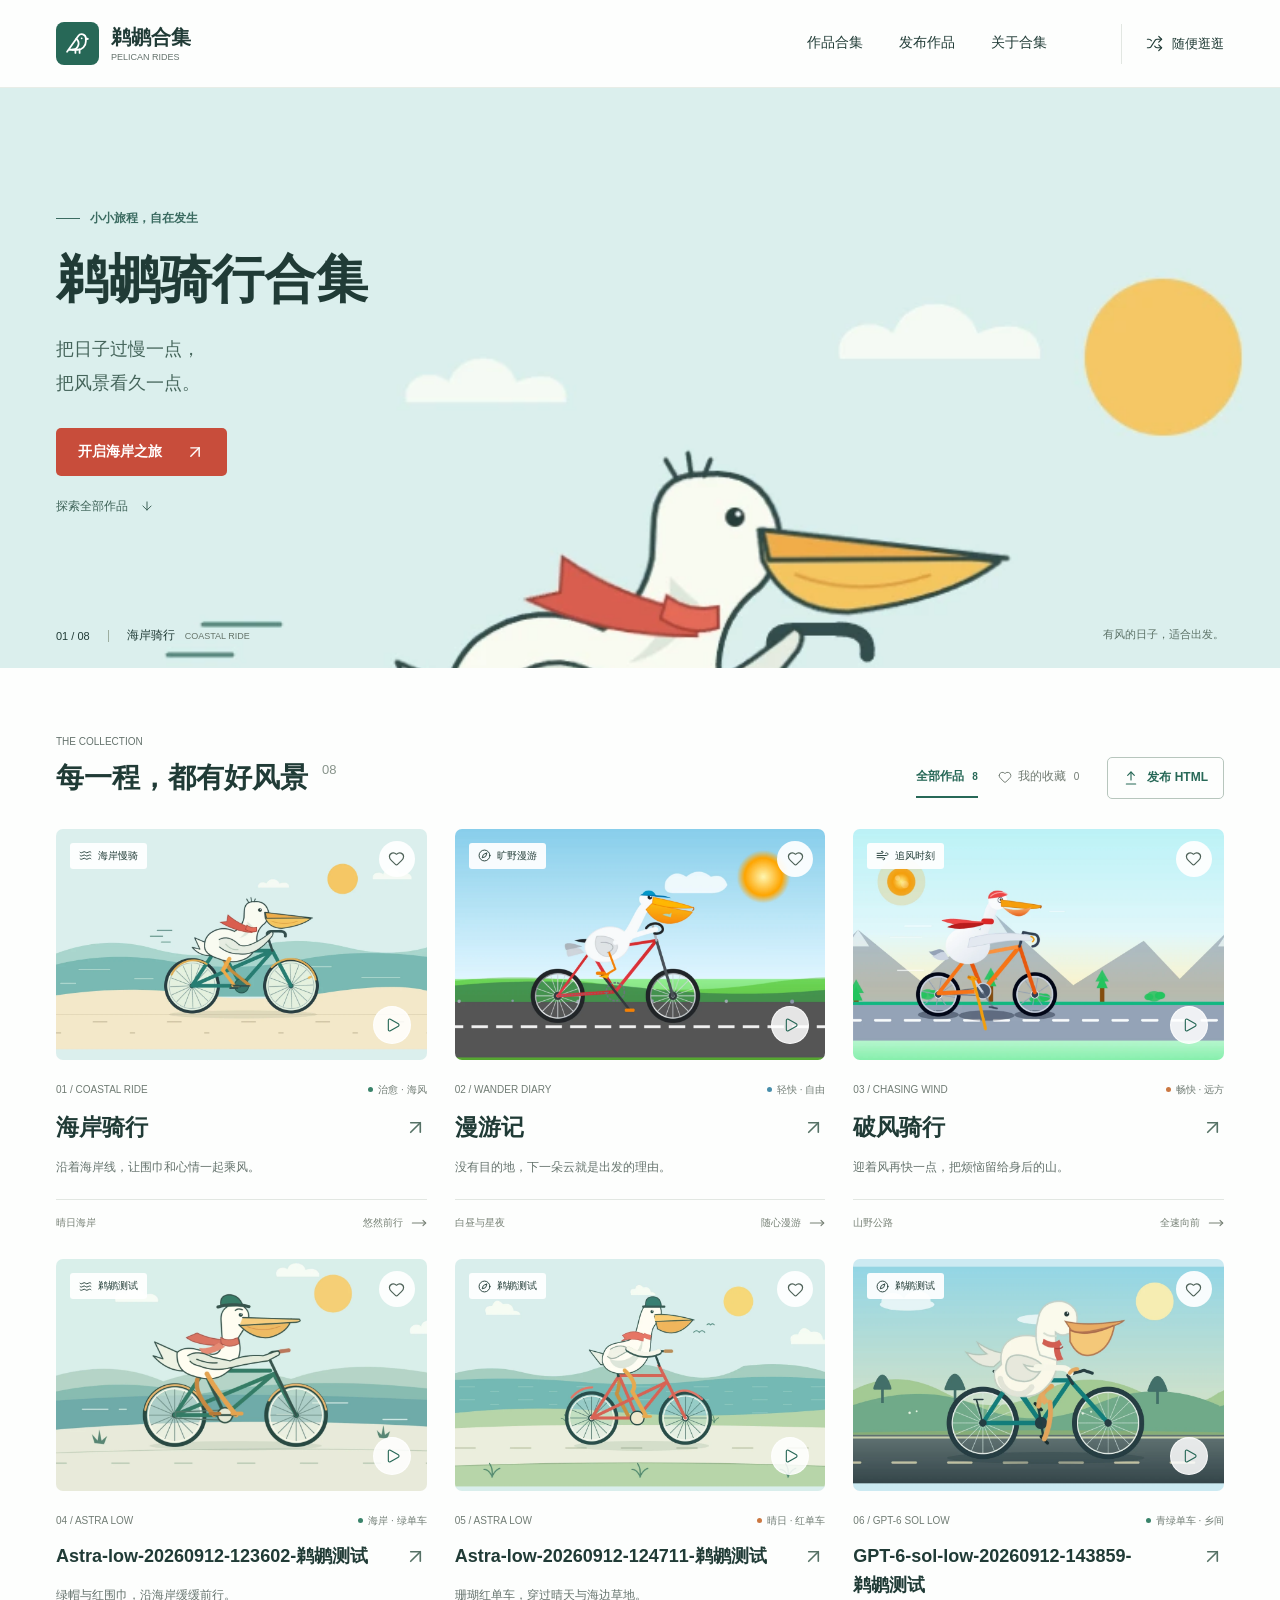
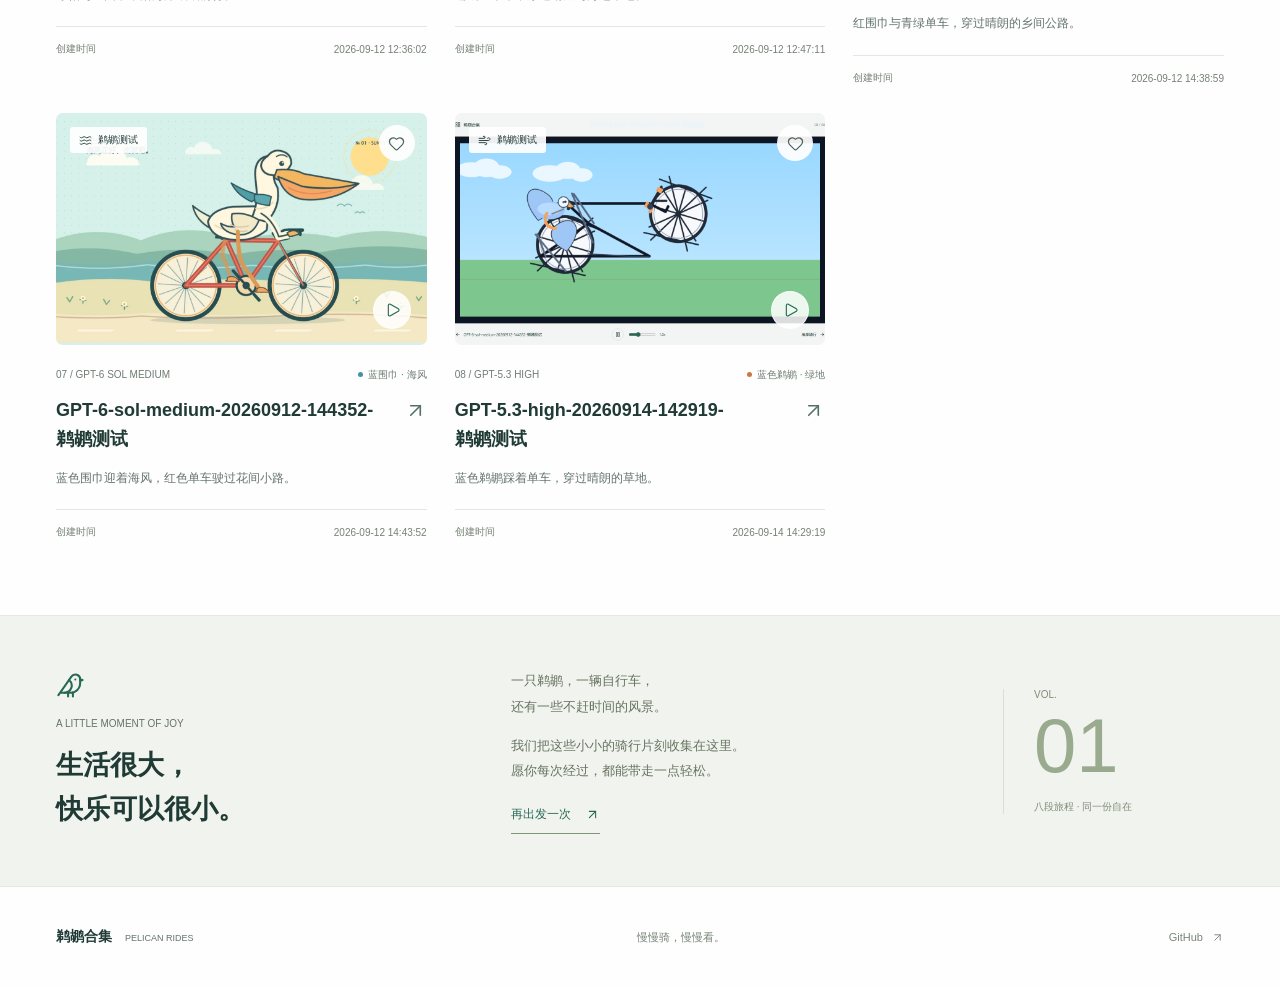
==== commit 13102749: "支持网页公开发布独立作品" ====
--- a/index.html
+++ b/index.html
@@ -3,7 +3,7 @@
 <head>
   <meta charset="UTF-8">
   <meta name="viewport" content="width=device-width, initial-scale=1">
-  <meta name="description" content="鹈鹕骑行作品合集，可直接导入单文件 HTML，自动生成本地作品卡片并保存到当前浏览器。">
+  <meta name="description" content="鹈鹕骑行作品合集，可直接发布单文件 HTML，自动生成独立网址并加入公开作品列表。">
   <meta name="theme-color" content="#fdfefd">
   <meta property="og:title" content="鹈鹕合集 · Pelican Rides">
   <meta property="og:description" content="海风、旷野与自由。和鹈鹕一起，慢慢骑，慢慢看。">
@@ -12,9 +12,9 @@
   <meta property="og:image" content="https://neptune-cross.github.io/pelican-rides/assets/coast.webp">
   <title>鹈鹕合集 · Pelican Rides</title>
   <link rel="icon" href="./assets/favicon.png" type="image/png">
-  <link rel="stylesheet" href="./collection.css?v=20260917-merge">
+  <link rel="stylesheet" href="./collection.css?v=20260917-publish">
   <script src="./assets/icons.js" defer></script>
-  <script src="./collection.js?v=20260917-merge" defer></script>
+  <script src="./collection.js?v=20260917-publish" defer></script>
 </head>
 <body>
   <a class="skip-link" href="#collection">跳转到作品合集</a>
@@ -24,7 +24,7 @@
         <span class="brand-mark" data-icon="bird" aria-hidden="true"></span>
         <span class="brand-type">鹈鹕合集<span>PELICAN RIDES</span></span>
       </a>
-      <nav class="primary-nav" aria-label="主导航"><a href="#collection">作品合集</a><button type="button" data-open-import>导入作品</button><a href="#about">关于合集</a></nav>
+      <nav class="primary-nav" aria-label="主导航"><a href="#collection">作品合集</a><button type="button" data-open-import>发布作品</button><a href="#about">关于合集</a></nav>
       <a class="random-link" href="./wander.html" data-random title="随机看一部作品" aria-label="随机看一部作品"><span data-icon="shuffle" aria-hidden="true"></span><span>随便逛逛</span></a>
     </div>
   </header>
@@ -55,7 +55,7 @@
             <button type="button" class="filter active" data-filter="all" aria-pressed="true">全部作品 <span id="all-count">8</span></button>
             <button type="button" class="filter" data-filter="saved" aria-pressed="false"><span data-icon="heart" aria-hidden="true"></span>我的收藏 <span id="saved-count">0</span></button>
           </div>
-          <button type="button" class="import-button" data-open-import><span data-icon="file-up" aria-hidden="true"></span>导入 HTML</button>
+          <button type="button" class="import-button" data-open-import><span data-icon="file-up" aria-hidden="true"></span>发布 HTML</button>
         </div>
       </div>
       <div class="works-grid">
@@ -161,8 +161,18 @@
   <footer class="site-footer shell"><a class="footer-brand" href="./index.html">鹈鹕合集<span>PELICAN RIDES</span></a><p>慢慢骑，慢慢看。</p><a href="https://github.com/Neptune-Cross/pelican-rides" target="_blank" rel="noopener noreferrer" class="source-link">GitHub<span data-icon="arrow-up-right" aria-hidden="true"></span></a></footer>
   <dialog class="import-dialog" id="import-dialog" aria-labelledby="import-title">
     <div class="dialog-panel">
-      <header class="dialog-header"><div><p class="eyebrow muted">LOCAL COLLECTION</p><h2 id="import-title">导入鹈鹕 HTML</h2></div><button class="icon-button" type="button" data-close-import aria-label="关闭导入窗口" title="关闭"><span data-icon="x" aria-hidden="true"></span></button></header>
-      <p class="dialog-copy">选择文件后可以修改作品名称，确认后直接并入全部作品。</p>
+      <header class="dialog-header"><div><p class="eyebrow muted">ADD TO COLLECTION</p><h2 id="import-title">添加鹈鹕 HTML</h2></div><button class="icon-button" type="button" data-close-import aria-label="关闭发布窗口" title="关闭"><span data-icon="x" aria-hidden="true"></span></button></header>
+      <div class="import-mode" role="group" aria-label="作品保存方式">
+        <button type="button" class="active" data-import-mode="public" aria-pressed="true">公开发布</button>
+        <button type="button" data-import-mode="local" aria-pressed="false">仅存本机</button>
+      </div>
+      <p class="dialog-copy" id="import-mode-copy">发布后会生成独立网址，任何人都可以访问和分享。</p>
+      <div class="github-auth" id="github-auth">
+        <label for="github-token">GitHub 细粒度 Token</label>
+        <input id="github-token" type="password" autocomplete="off" autocapitalize="off" spellcheck="false" placeholder="github_pat_...">
+        <p>仅需授权 <strong>Neptune-Cross/pelican-rides</strong> 的 Contents 读写权限。Token 只用于本次请求，不会保存。</p>
+        <a href="https://github.com/settings/personal-access-tokens/new" target="_blank" rel="noopener noreferrer">创建 Token<span data-icon="arrow-up-right" aria-hidden="true"></span></a>
+      </div>
       <label class="drop-zone" data-drop-zone>
         <input id="html-upload" type="file" accept=".html,.htm,text/html" multiple>
         <span data-icon="file-up" aria-hidden="true"></span>
@@ -171,10 +181,10 @@
       </label>
       <div class="import-list" id="import-list" aria-label="待导入作品" hidden></div>
       <div class="import-progress" id="import-progress" role="status" aria-live="polite"></div>
-      <p class="storage-note"><span data-icon="hard-drive" aria-hidden="true"></span><span>作品仅保存在当前浏览器，不会上传到服务器或同步到其他设备。</span></p>
+      <p class="storage-note"><span data-icon="hard-drive" aria-hidden="true"></span><span id="storage-note-text">作品将提交到 GitHub，并在 Pages 发布后生成公开网址。</span></p>
       <div class="dialog-actions">
         <button class="dialog-button secondary" type="button" data-close-import>取消</button>
-        <button class="dialog-button primary" type="button" data-confirm-import disabled>加入全部作品</button>
+        <button class="dialog-button primary" type="button" data-confirm-import disabled>公开发布</button>
       </div>
     </div>
   </dialog>
--- a/collection.css
+++ b/collection.css
@@ -72,13 +72,19 @@
 .work-cover > a:hover img { transform: scale(1.04); }
 .upload-preview { width: 100%; height: 100%; border: 0; background: white; pointer-events: none; }
 .upload-open-cover { position: absolute; inset: 0; z-index: 1; width: 100%; border: 0; background: transparent; color: transparent; }
+.published-open-cover { position: absolute; inset: 0; z-index: 1; }
 .upload-open-cover:hover + .cover-enter, .upload-open-cover:focus-visible + .cover-enter { transform: scale(1.08); background: white; }
-.work-uploaded .work-label, .work-uploaded .save-button, .work-uploaded .cover-enter { z-index: 2; }
+.published-open-cover:hover + .cover-enter, .published-open-cover:focus-visible + .cover-enter { transform: scale(1.08); background: white; }
+.work-uploaded .work-label, .work-uploaded .save-button, .work-uploaded .cover-enter,
+.work-published .work-label, .work-published .save-button, .work-published .cover-enter { z-index: 2; }
 .work-uploaded .work-title { width: 100%; border: 0; background: transparent; color: inherit; text-align: left; cursor: pointer; }
 .work-uploaded .work-title:hover { color: var(--coral); }
 .remove-upload { display: inline-flex; align-items: center; gap: 6px; border: 0; background: transparent; color: #768075; padding: 4px 0; font-size: 10px; }
 .remove-upload:hover { color: var(--coral); }
 .remove-upload [data-icon] { width: 14px; height: 14px; }
+.copy-link { display: inline-flex; align-items: center; gap: 6px; border: 0; background: transparent; color: #768075; padding: 4px 0; font-size: 10px; }
+.copy-link:hover { color: var(--green); }
+.copy-link [data-icon] { width: 14px; height: 14px; }
 .work-label { position: absolute; top: 14px; left: 14px; display: inline-flex; align-items: center; gap: 6px; padding: 6px 9px; border-radius: 3px; background: #ffffffed; font-size: 10px; pointer-events: none; }
 .work-label [data-icon] { width: 13px; height: 13px; }
 .save-button { position: absolute; top: 12px; right: 12px; display: grid; place-items: center; width: 36px; height: 36px; border: 0; border-radius: 50%; background: #ffffffed; color: #4e6258; }
@@ -137,11 +143,22 @@
 .dialog-panel { max-height: calc(100svh - 32px); padding: 30px; overflow-y: auto; }
 .dialog-header { display: flex; align-items: flex-start; justify-content: space-between; gap: 20px; }
 .dialog-header h2 { margin-top: 7px; }
+.import-mode { display: grid; grid-template-columns: 1fr 1fr; gap: 3px; margin-top: 24px; padding: 3px; border: 1px solid #cbd7d0; border-radius: 6px; background: #eef3f0; }
+.import-mode button { min-height: 39px; border: 0; border-radius: 4px; background: transparent; color: var(--muted); font-size: 12px; font-weight: 600; }
+.import-mode button.active { background: white; color: var(--green); box-shadow: 0 1px 4px #203b3614; }
 .icon-button { display: inline-grid; place-items: center; flex: 0 0 auto; width: 40px; height: 40px; border: 1px solid #ccd7d0; border-radius: 50%; background: transparent; color: var(--ink); }
 .icon-button:hover { background: #edf3ef; border-color: #9eb2a6; }
 .icon-button.danger:hover { color: #a4382b; border-color: #dba89f; background: #fff1ee; }
 .icon-button [data-icon] { width: 18px; height: 18px; }
 .dialog-copy { margin-top: 20px; color: var(--muted); font-size: 13px; line-height: 1.8; }
+.github-auth { display: grid; grid-template-columns: 1fr auto; gap: 8px 14px; margin-top: 16px; padding: 16px; border: 1px solid #cad8d0; border-radius: 6px; background: #f5f8f6; }
+.github-auth label { grid-column: 1 / -1; color: var(--ink); font-size: 11px; font-weight: 650; }
+.github-auth input { grid-column: 1 / -1; width: 100%; height: 42px; padding: 0 12px; border: 1px solid #acbdb3; border-radius: 4px; background: white; color: var(--ink); font: 12px ui-monospace, "Cascadia Code", monospace; }
+.github-auth input:focus { border-color: var(--green); outline: 2px solid #bcd9cc; outline-offset: 1px; }
+.github-auth p { color: var(--muted); font-size: 10px; line-height: 1.65; }
+.github-auth a { display: inline-flex; align-items: center; align-self: start; gap: 5px; color: var(--green); font-size: 10px; white-space: nowrap; }
+.github-auth a:hover { color: var(--coral); }
+.github-auth a [data-icon] { width: 13px; height: 13px; }
 .drop-zone { display: grid; place-items: center; min-height: 220px; margin-top: 20px; padding: 30px; border: 1px dashed #9fb8ac; border-radius: 7px; background: #f3f8f5; text-align: center; cursor: pointer; transition: border-color .18s, background .18s; }
 .drop-zone:hover, .drop-zone.is-dragging { border-color: var(--green); background: #e8f3ee; }
 .drop-zone input { position: absolute; width: 1px; height: 1px; opacity: 0; pointer-events: none; }
@@ -246,6 +263,8 @@
   .site-footer > p { order: 3; width: 100%; font-size: 10px; }
   .dialog-panel { padding: 22px; }
   .drop-zone { min-height: 190px; padding: 24px 14px; }
+  .github-auth { grid-template-columns: 1fr; }
+  .github-auth p, .github-auth a { grid-column: 1; }
   .import-item { grid-template-columns: 1fr; gap: 10px; }
   .dialog-actions { position: sticky; bottom: -22px; margin-inline: -22px; padding: 14px 22px 22px; background: var(--paper); }
   .upload-viewer-shell { grid-template-rows: auto minmax(0, 1fr); }
